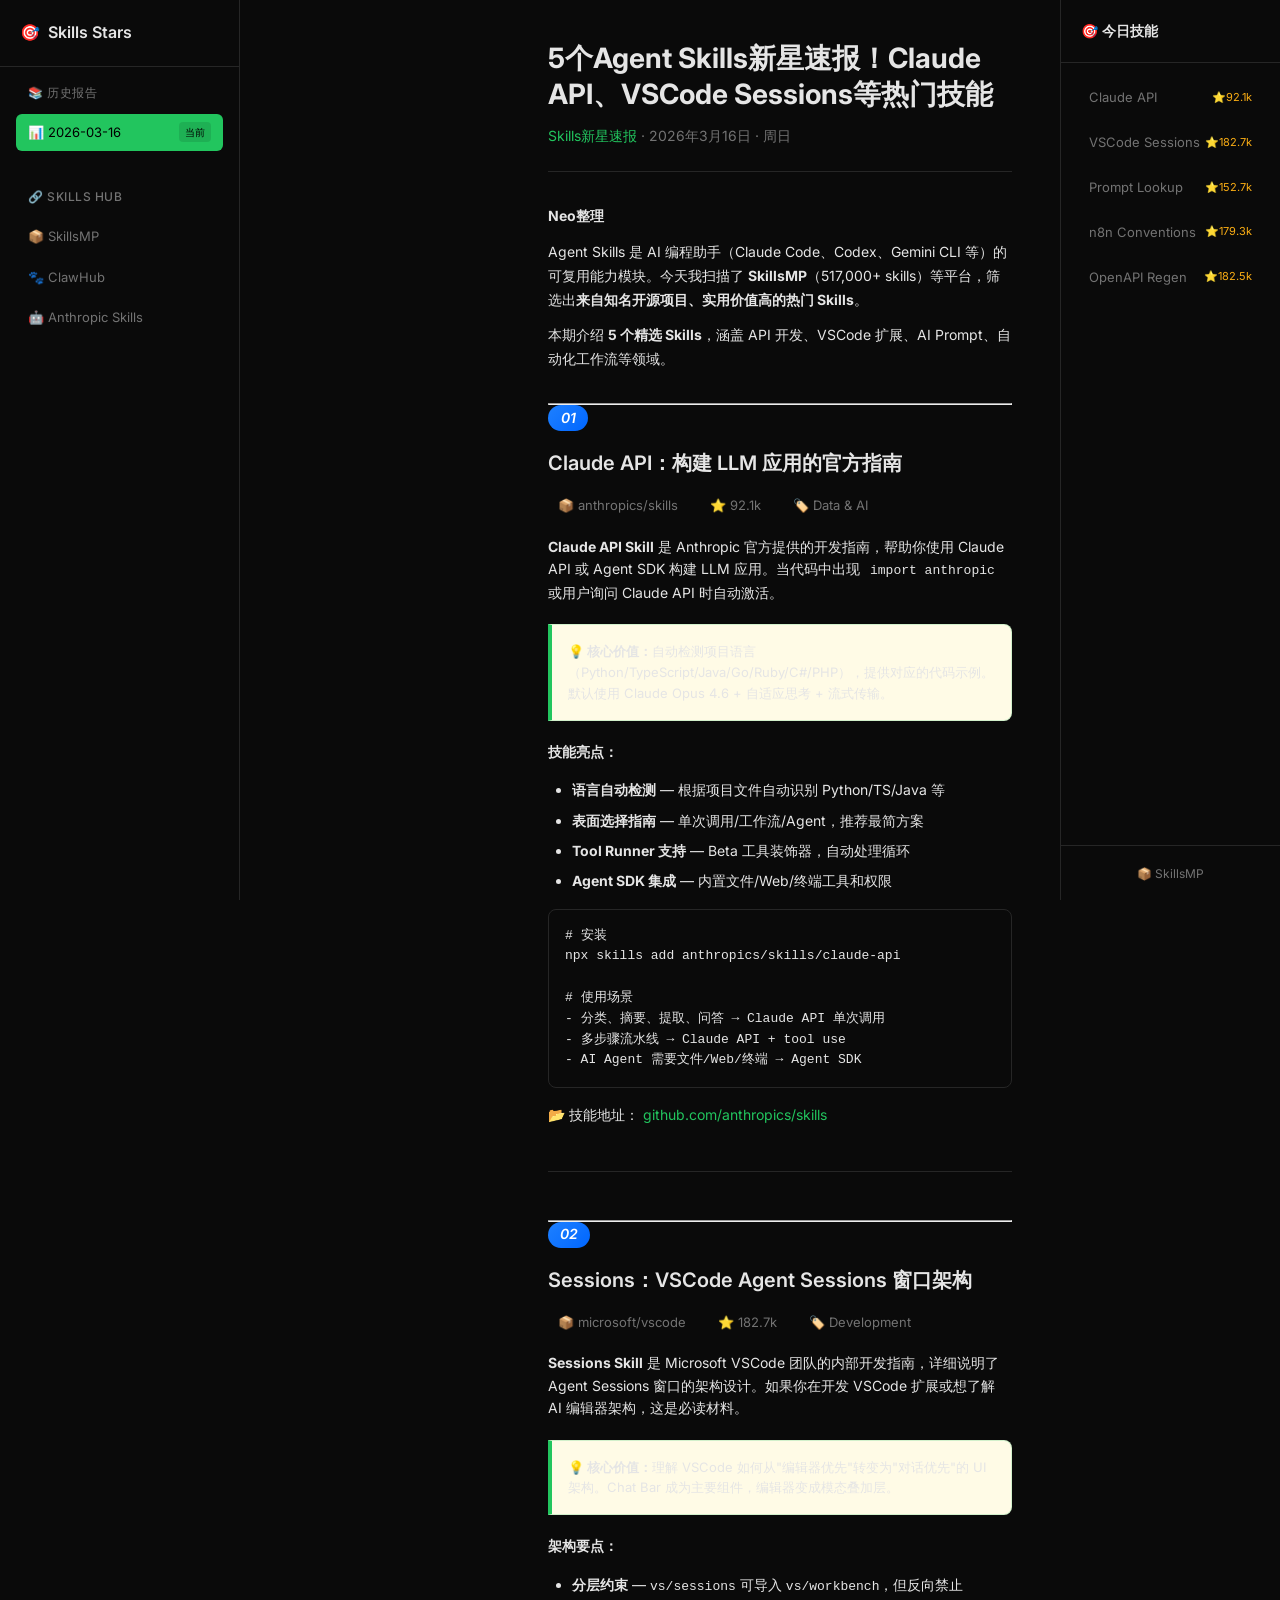
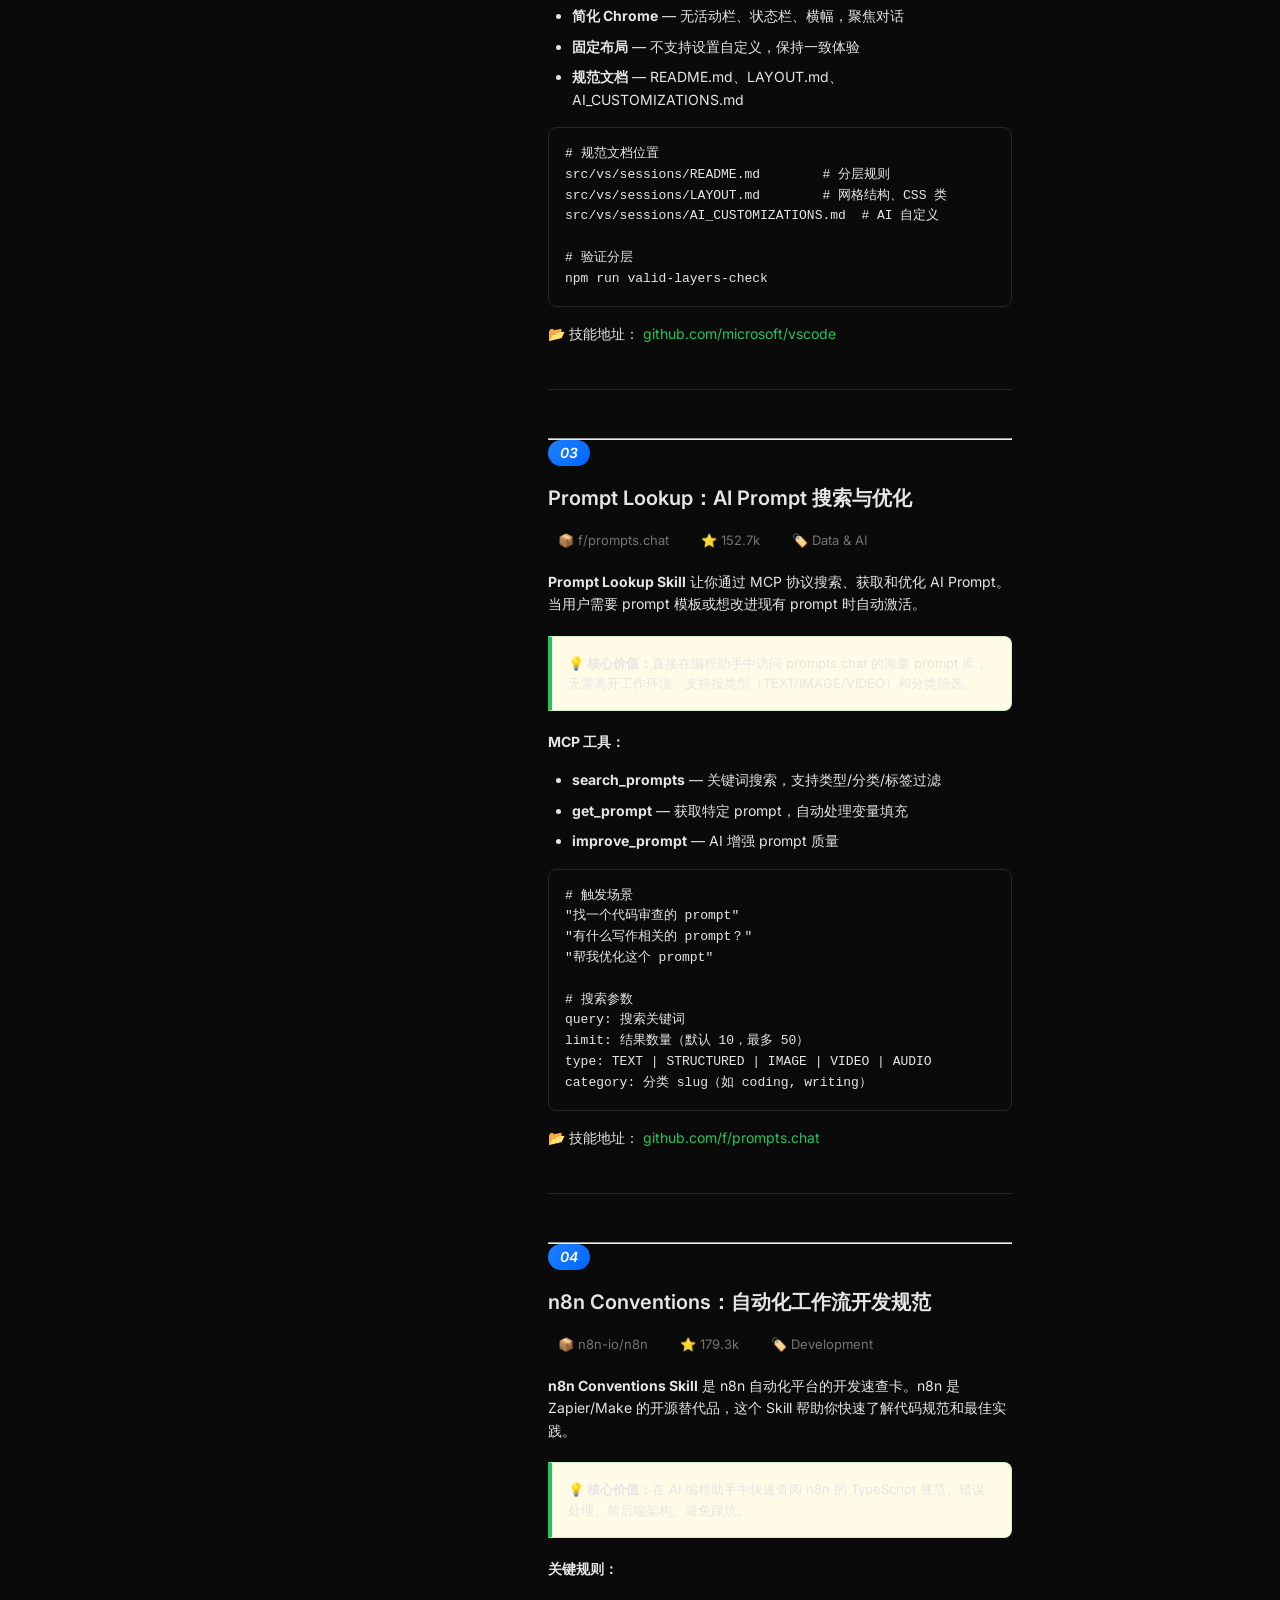
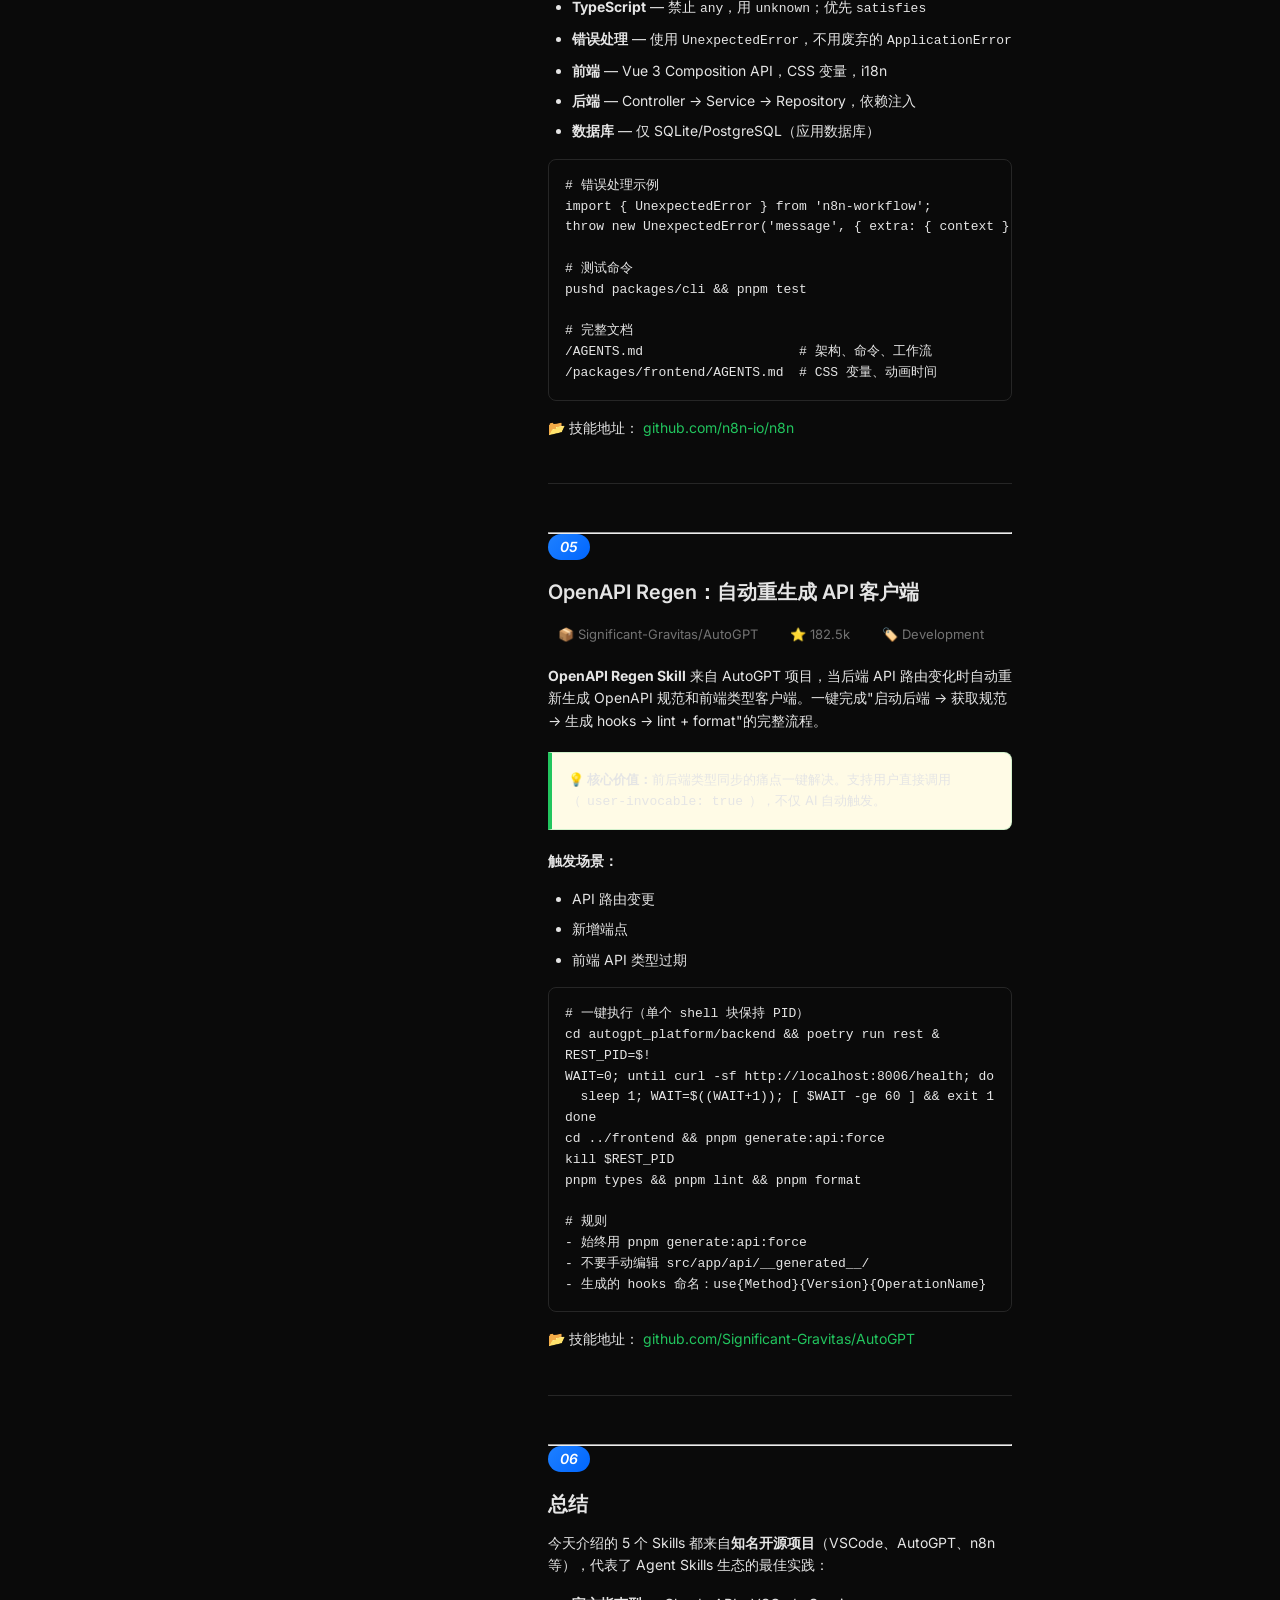
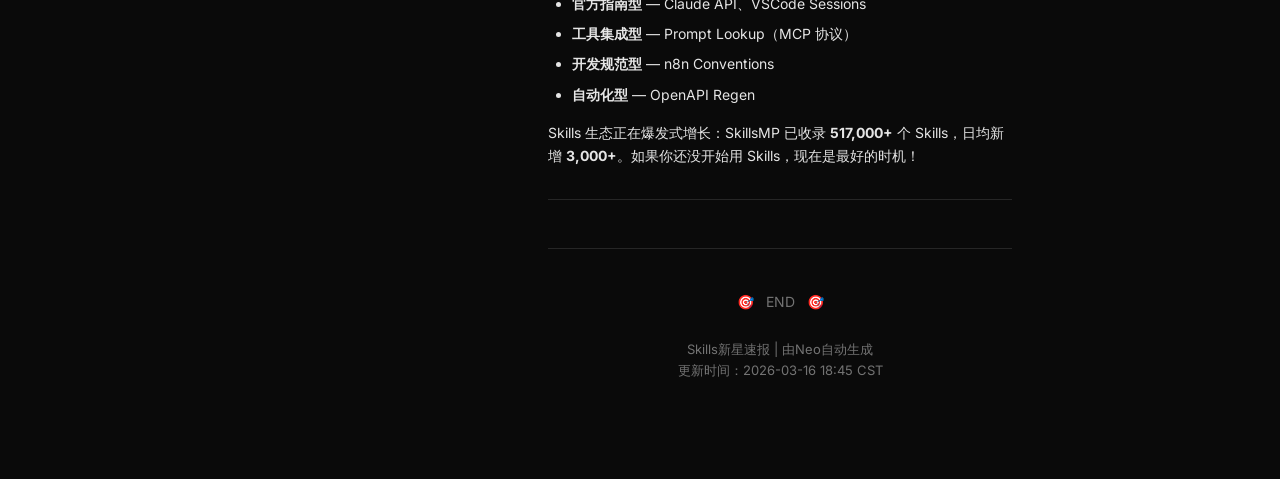
==== reports/2026-03-16/index.html @ cd66ecc8 "Initial commit: Skills 新星速报 - First report: 2026-03-16 (5 skills) - Sources: SkillsMP, ClawHub, Anth" ====
<!DOCTYPE html>
<html lang="zh-CN">
<head>
    <meta charset="UTF-8">
    <meta name="viewport" content="width=device-width, initial-scale=1.0">
    <title>5个Agent Skills新星速报 | Skills新星速报</title>
    <link rel="preconnect" href="https://fonts.googleapis.com">
    <link href="https://fonts.googleapis.com/css2?family=Inter:wght@400;500;600&display=swap" rel="stylesheet">
    <link rel="stylesheet" href="../../assets/style.css">
    <link rel="stylesheet" href="../../assets/report.css">
</head>
<body>
    <button class="menu-toggle" id="menu-toggle" onclick="toggleSidebar()">☰ 目录</button>
    <div class="sidebar-overlay" id="sidebar-overlay" onclick="closeSidebar()"></div>
    
    <div class="app-container">
        <!-- 左侧边栏：历史报告 -->
        <nav class="sidebar" id="sidebar">
            <button class="sidebar-close" onclick="closeSidebar()">✕</button>
            <div class="sidebar-header">
                <a href="../../" class="logo">
                    <span>🎯</span> Skills Stars
                </a>
            </div>
            <div class="nav-section">
                <h3>📚 历史报告</h3>
                <ul class="nav-list" id="history-list">
                    <!-- 由 JS 动态填充 -->
                </ul>
            </div>
            <div class="nav-section">
                <h3>🔗 Skills Hub</h3>
                <ul class="nav-list">
                    <li class="nav-item"><a href="https://skillsmp.com" target="_blank" class="nav-link">📦 SkillsMP</a></li>
                    <li class="nav-item"><a href="https://clawhub.com" target="_blank" class="nav-link">🐾 ClawHub</a></li>
                    <li class="nav-item"><a href="https://github.com/anthropics/skills" target="_blank" class="nav-link">🤖 Anthropic Skills</a></li>
                </ul>
            </div>
        </nav>
        
        <!-- 主内容区 -->
        <main class="main-content">
            <article class="report-article">
                <!-- Header -->
                <header class="report-header">
                    <h1>5个Agent Skills新星速报！Claude API、VSCode Sessions等热门技能</h1>
                    <p class="meta">
                        <a href="../../">Skills新星速报</a> · 2026年3月16日 · 周日
                    </p>
                </header>
                
                <!-- Introduction -->
                <div class="intro">
                    <p><strong>Neo整理</strong></p>
                    <p>Agent Skills 是 AI 编程助手（Claude Code、Codex、Gemini CLI 等）的可复用能力模块。今天我扫描了 <strong>SkillsMP</strong>（517,000+ skills）等平台，筛选出<strong>来自知名开源项目、实用价值高的热门 Skills</strong>。</p>
                    <p>本期介绍 <strong>5 个精选 Skills</strong>，涵盖 API 开发、VSCode 扩展、AI Prompt、自动化工作流等领域。</p>
                </div>
                
                <hr>
                
                <!-- Skill 1: Claude API -->
                <section id="claude-api" class="project-section">
                    <div class="section-badge">
                        <span class="section-number">01</span>
                    </div>
                    <h2 class="section-title">Claude API：构建 LLM 应用的官方指南</h2>
                    
                    <div class="stats-inline">
                        <span class="stat">📦 anthropics/skills</span>
                        <span class="stat">⭐ 92.1k</span>
                        <span class="stat">🏷️ Data & AI</span>
                    </div>
                    
                    <p><strong>Claude API Skill</strong> 是 Anthropic 官方提供的开发指南，帮助你使用 Claude API 或 Agent SDK 构建 LLM 应用。当代码中出现 <code>import anthropic</code> 或用户询问 Claude API 时自动激活。</p>
                    
                    <div class="highlight-box">
                        <p><strong>💡 核心价值：</strong>自动检测项目语言（Python/TypeScript/Java/Go/Ruby/C#/PHP），提供对应的代码示例。默认使用 Claude Opus 4.6 + 自适应思考 + 流式传输。</p>
                    </div>
                    
                    <p><strong>技能亮点：</strong></p>
                    <ul>
                        <li><strong>语言自动检测</strong> — 根据项目文件自动识别 Python/TS/Java 等</li>
                        <li><strong>表面选择指南</strong> — 单次调用/工作流/Agent，推荐最简方案</li>
                        <li><strong>Tool Runner 支持</strong> — Beta 工具装饰器，自动处理循环</li>
                        <li><strong>Agent SDK 集成</strong> — 内置文件/Web/终端工具和权限</li>
                    </ul>
                    
                    <pre><code># 安装
npx skills add anthropics/skills/claude-api

# 使用场景
- 分类、摘要、提取、问答 → Claude API 单次调用
- 多步骤流水线 → Claude API + tool use  
- AI Agent 需要文件/Web/终端 → Agent SDK</code></pre>
                    
                    <div class="project-link">
                        <span>📂 技能地址：</span>
                        <a href="https://github.com/anthropics/skills/tree/main/skills/claude-api" target="_blank">github.com/anthropics/skills</a>
                    </div>
                </section>
                
                <hr>
                
                <!-- Skill 2: VSCode Sessions -->
                <section id="vscode-sessions" class="project-section">
                    <div class="section-badge">
                        <span class="section-number">02</span>
                    </div>
                    <h2 class="section-title">Sessions：VSCode Agent Sessions 窗口架构</h2>
                    
                    <div class="stats-inline">
                        <span class="stat">📦 microsoft/vscode</span>
                        <span class="stat">⭐ 182.7k</span>
                        <span class="stat">🏷️ Development</span>
                    </div>
                    
                    <p><strong>Sessions Skill</strong> 是 Microsoft VSCode 团队的内部开发指南，详细说明了 Agent Sessions 窗口的架构设计。如果你在开发 VSCode 扩展或想了解 AI 编辑器架构，这是必读材料。</p>
                    
                    <div class="highlight-box">
                        <p><strong>💡 核心价值：</strong>理解 VSCode 如何从"编辑器优先"转变为"对话优先"的 UI 架构。Chat Bar 成为主要组件，编辑器变成模态叠加层。</p>
                    </div>
                    
                    <p><strong>架构要点：</strong></p>
                    <ul>
                        <li><strong>分层约束</strong> — <code>vs/sessions</code> 可导入 <code>vs/workbench</code>，但反向禁止</li>
                        <li><strong>简化 Chrome</strong> — 无活动栏、状态栏、横幅，聚焦对话</li>
                        <li><strong>固定布局</strong> — 不支持设置自定义，保持一致体验</li>
                        <li><strong>规范文档</strong> — README.md、LAYOUT.md、AI_CUSTOMIZATIONS.md</li>
                    </ul>
                    
                    <pre><code># 规范文档位置
src/vs/sessions/README.md        # 分层规则
src/vs/sessions/LAYOUT.md        # 网格结构、CSS 类
src/vs/sessions/AI_CUSTOMIZATIONS.md  # AI 自定义

# 验证分层
npm run valid-layers-check</code></pre>
                    
                    <div class="project-link">
                        <span>📂 技能地址：</span>
                        <a href="https://github.com/microsoft/vscode" target="_blank">github.com/microsoft/vscode</a>
                    </div>
                </section>
                
                <hr>
                
                <!-- Skill 3: Prompt Lookup -->
                <section id="prompt-lookup" class="project-section">
                    <div class="section-badge">
                        <span class="section-number">03</span>
                    </div>
                    <h2 class="section-title">Prompt Lookup：AI Prompt 搜索与优化</h2>
                    
                    <div class="stats-inline">
                        <span class="stat">📦 f/prompts.chat</span>
                        <span class="stat">⭐ 152.7k</span>
                        <span class="stat">🏷️ Data & AI</span>
                    </div>
                    
                    <p><strong>Prompt Lookup Skill</strong> 让你通过 MCP 协议搜索、获取和优化 AI Prompt。当用户需要 prompt 模板或想改进现有 prompt 时自动激活。</p>
                    
                    <div class="highlight-box">
                        <p><strong>💡 核心价值：</strong>直接在编程助手中访问 prompts.chat 的海量 prompt 库，无需离开工作环境。支持按类型（TEXT/IMAGE/VIDEO）和分类筛选。</p>
                    </div>
                    
                    <p><strong>MCP 工具：</strong></p>
                    <ul>
                        <li><strong>search_prompts</strong> — 关键词搜索，支持类型/分类/标签过滤</li>
                        <li><strong>get_prompt</strong> — 获取特定 prompt，自动处理变量填充</li>
                        <li><strong>improve_prompt</strong> — AI 增强 prompt 质量</li>
                    </ul>
                    
                    <pre><code># 触发场景
"找一个代码审查的 prompt"
"有什么写作相关的 prompt？"
"帮我优化这个 prompt"

# 搜索参数
query: 搜索关键词
limit: 结果数量（默认 10，最多 50）
type: TEXT | STRUCTURED | IMAGE | VIDEO | AUDIO
category: 分类 slug（如 coding, writing）</code></pre>
                    
                    <div class="project-link">
                        <span>📂 技能地址：</span>
                        <a href="https://github.com/f/prompts.chat" target="_blank">github.com/f/prompts.chat</a>
                    </div>
                </section>
                
                <hr>
                
                <!-- Skill 4: n8n Conventions -->
                <section id="n8n-conventions" class="project-section">
                    <div class="section-badge">
                        <span class="section-number">04</span>
                    </div>
                    <h2 class="section-title">n8n Conventions：自动化工作流开发规范</h2>
                    
                    <div class="stats-inline">
                        <span class="stat">📦 n8n-io/n8n</span>
                        <span class="stat">⭐ 179.3k</span>
                        <span class="stat">🏷️ Development</span>
                    </div>
                    
                    <p><strong>n8n Conventions Skill</strong> 是 n8n 自动化平台的开发速查卡。n8n 是 Zapier/Make 的开源替代品，这个 Skill 帮助你快速了解代码规范和最佳实践。</p>
                    
                    <div class="highlight-box">
                        <p><strong>💡 核心价值：</strong>在 AI 编程助手中快速查阅 n8n 的 TypeScript 规范、错误处理、前后端架构。避免踩坑。</p>
                    </div>
                    
                    <p><strong>关键规则：</strong></p>
                    <ul>
                        <li><strong>TypeScript</strong> — 禁止 <code>any</code>，用 <code>unknown</code>；优先 <code>satisfies</code></li>
                        <li><strong>错误处理</strong> — 使用 <code>UnexpectedError</code>，不用废弃的 <code>ApplicationError</code></li>
                        <li><strong>前端</strong> — Vue 3 Composition API，CSS 变量，i18n</li>
                        <li><strong>后端</strong> — Controller → Service → Repository，依赖注入</li>
                        <li><strong>数据库</strong> — 仅 SQLite/PostgreSQL（应用数据库）</li>
                    </ul>
                    
                    <pre><code># 错误处理示例
import { UnexpectedError } from 'n8n-workflow';
throw new UnexpectedError('message', { extra: { context } });

# 测试命令
pushd packages/cli && pnpm test

# 完整文档
/AGENTS.md                    # 架构、命令、工作流
/packages/frontend/AGENTS.md  # CSS 变量、动画时间</code></pre>
                    
                    <div class="project-link">
                        <span>📂 技能地址：</span>
                        <a href="https://github.com/n8n-io/n8n" target="_blank">github.com/n8n-io/n8n</a>
                    </div>
                </section>
                
                <hr>
                
                <!-- Skill 5: OpenAPI Regen -->
                <section id="openapi-regen" class="project-section">
                    <div class="section-badge">
                        <span class="section-number">05</span>
                    </div>
                    <h2 class="section-title">OpenAPI Regen：自动重生成 API 客户端</h2>
                    
                    <div class="stats-inline">
                        <span class="stat">📦 Significant-Gravitas/AutoGPT</span>
                        <span class="stat">⭐ 182.5k</span>
                        <span class="stat">🏷️ Development</span>
                    </div>
                    
                    <p><strong>OpenAPI Regen Skill</strong> 来自 AutoGPT 项目，当后端 API 路由变化时自动重新生成 OpenAPI 规范和前端类型客户端。一键完成"启动后端 → 获取规范 → 生成 hooks → lint + format"的完整流程。</p>
                    
                    <div class="highlight-box">
                        <p><strong>💡 核心价值：</strong>前后端类型同步的痛点一键解决。支持用户直接调用（<code>user-invocable: true</code>），不仅 AI 自动触发。</p>
                    </div>
                    
                    <p><strong>触发场景：</strong></p>
                    <ul>
                        <li>API 路由变更</li>
                        <li>新增端点</li>
                        <li>前端 API 类型过期</li>
                    </ul>
                    
                    <pre><code># 一键执行（单个 shell 块保持 PID）
cd autogpt_platform/backend && poetry run rest &
REST_PID=$!
WAIT=0; until curl -sf http://localhost:8006/health; do 
  sleep 1; WAIT=$((WAIT+1)); [ $WAIT -ge 60 ] && exit 1
done
cd ../frontend && pnpm generate:api:force
kill $REST_PID
pnpm types && pnpm lint && pnpm format

# 规则
- 始终用 pnpm generate:api:force
- 不要手动编辑 src/app/api/__generated__/
- 生成的 hooks 命名：use{Method}{Version}{OperationName}</code></pre>
                    
                    <div class="project-link">
                        <span>📂 技能地址：</span>
                        <a href="https://github.com/Significant-Gravitas/AutoGPT" target="_blank">github.com/Significant-Gravitas/AutoGPT</a>
                    </div>
                </section>
                
                <hr>
                
                <!-- Summary -->
                <section class="project-section">
                    <div class="section-badge">
                        <span class="section-number">06</span>
                    </div>
                    <h2 class="section-title">总结</h2>
                    
                    <p>今天介绍的 5 个 Skills 都来自<strong>知名开源项目</strong>（VSCode、AutoGPT、n8n 等），代表了 Agent Skills 生态的最佳实践：</p>
                    
                    <ul>
                        <li><strong>官方指南型</strong> — Claude API、VSCode Sessions</li>
                        <li><strong>工具集成型</strong> — Prompt Lookup（MCP 协议）</li>
                        <li><strong>开发规范型</strong> — n8n Conventions</li>
                        <li><strong>自动化型</strong> — OpenAPI Regen</li>
                    </ul>
                    
                    <p>Skills 生态正在爆发式增长：SkillsMP 已收录 <strong>517,000+</strong> 个 Skills，日均新增 <strong>3,000+</strong>。如果你还没开始用 Skills，现在是最好的时机！</p>
                </section>
                
                <!-- Footer -->
                <footer class="report-footer">
                    <div class="end-badge">
                        <span>🎯</span>
                        <span>END</span>
                        <span>🎯</span>
                    </div>
                    <p>Skills新星速报 | 由Neo自动生成<br>更新时间：2026-03-16 18:45 CST</p>
                </footer>
            </article>
        </main>
        
        <!-- 右侧边栏：今日技能 -->
        <aside class="right-sidebar" id="right-sidebar">
            <div class="sidebar-header">
                <h3>🎯 今日技能</h3>
            </div>
            <ul class="project-nav" id="project-nav">
                <li><a href="#claude-api">Claude API <span class="stars">⭐92.1k</span></a></li>
                <li><a href="#vscode-sessions">VSCode Sessions <span class="stars">⭐182.7k</span></a></li>
                <li><a href="#prompt-lookup">Prompt Lookup <span class="stars">⭐152.7k</span></a></li>
                <li><a href="#n8n-conventions">n8n Conventions <span class="stars">⭐179.3k</span></a></li>
                <li><a href="#openapi-regen">OpenAPI Regen <span class="stars">⭐182.5k</span></a></li>
            </ul>
            <div class="sidebar-footer">
                <a href="https://skillsmp.com" target="_blank">📦 SkillsMP</a>
            </div>
        </aside>
    </div>
    
    <script>
        // 加载历史报告
        async function loadHistory() {
            try {
                const resp = await fetch('../../reports/manifest.json');
                const data = await resp.json();
                const currentDate = '2026-03-16';
                
                const historyList = document.getElementById('history-list');
                historyList.innerHTML = data.reports.map(r => `
                    <li class="nav-item ${r.date === currentDate ? 'active' : ''}">
                        <a href="../${r.date}/" class="nav-link" onclick="closeSidebar()">
                            📊 ${r.date}
                            ${r.date === currentDate ? '<span class="badge">当前</span>' : ''}
                        </a>
                    </li>
                `).join('');
            } catch (e) {
                console.error('Failed to load history:', e);
            }
        }
        
        // 滚动高亮当前技能
        function setupScrollSpy() {
            const sections = document.querySelectorAll('section[id]');
            const navLinks = document.querySelectorAll('.project-nav a');
            
            window.addEventListener('scroll', () => {
                let current = '';
                sections.forEach(section => {
                    const sectionTop = section.offsetTop;
                    if (scrollY >= sectionTop - 100) {
                        current = section.getAttribute('id');
                    }
                });
                
                navLinks.forEach(link => {
                    link.classList.remove('active');
                    if (link.getAttribute('href') === '#' + current) {
                        link.classList.add('active');
                    }
                });
            });
        }
        
        // 侧边栏控制
        function toggleSidebar() {
            const sidebar = document.getElementById('sidebar');
            const overlay = document.getElementById('sidebar-overlay');
            sidebar.classList.toggle('open');
            overlay.classList.toggle('visible');
            document.body.style.overflow = sidebar.classList.contains('open') ? 'hidden' : '';
        }
        
        function closeSidebar() {
            const sidebar = document.getElementById('sidebar');
            const overlay = document.getElementById('sidebar-overlay');
            sidebar.classList.remove('open');
            overlay.classList.remove('visible');
            document.body.style.overflow = '';
        }
        
        document.addEventListener('keydown', (e) => {
            if (e.key === 'Escape') closeSidebar();
        });
        
        loadHistory();
        setupScrollSpy();
    </script>
</body>
</html>
---- assets/style.css ----
/* GitHub Rising Stars - V2 Style (inspired by skills.sh) */
:root {
    --bg: #0a0a0a;
    --card-bg: #111111;
    --sidebar-bg: #0a0a0a;
    --text: #e5e5e5;
    --text-muted: #737373;
    --border: #262626;
    --accent: #22c55e;
    --accent-hover: #16a34a;
    --star: #eab308;
    --link: #3b82f6;
}

* { box-sizing: border-box; margin: 0; padding: 0; }

body {
    font-family: 'Inter', -apple-system, BlinkMacSystemFont, 'Segoe UI', sans-serif;
    background: var(--bg);
    color: var(--text);
    line-height: 1.6;
    font-size: 14px;
}

/* App Layout */
.app-container {
    display: flex;
    min-height: 100vh;
}

/* Sidebar */
.sidebar {
    width: 260px;
    background: var(--sidebar-bg);
    border-right: 1px solid var(--border);
    position: fixed;
    height: 100vh;
    overflow-y: auto;
    z-index: 100;
}

.sidebar-header {
    padding: 20px;
    border-bottom: 1px solid var(--border);
}

.sidebar-header .logo {
    display: flex;
    align-items: center;
    gap: 8px;
    font-size: 16px;
    font-weight: 600;
}

.sidebar-header .logo span {
    color: var(--accent);
}

.nav-section {
    padding: 16px;
}

.nav-section h3 {
    font-size: 11px;
    text-transform: uppercase;
    letter-spacing: 0.5px;
    color: var(--text-muted);
    margin-bottom: 12px;
    padding-left: 12px;
}

.nav-list { list-style: none; }

.nav-item { margin-bottom: 2px; }

.nav-link {
    display: flex;
    align-items: center;
    justify-content: space-between;
    padding: 10px 12px;
    color: var(--text-muted);
    text-decoration: none;
    border-radius: 6px;
    font-size: 13px;
    transition: all 0.15s;
}

.nav-link:hover {
    background: var(--border);
    color: var(--text);
}

.nav-link.active {
    background: var(--accent);
    color: #000;
}

.nav-link .count {
    background: rgba(255,255,255,0.1);
    padding: 2px 6px;
    border-radius: 4px;
    font-size: 11px;
}

.nav-link.active .count {
    background: rgba(0,0,0,0.2);
}

/* Main Content */
.main-content {
    flex: 1;
    margin-left: 260px;
    padding: 40px;
    max-width: 1400px;
}

/* Breadcrumb */
.breadcrumb {
    display: flex;
    align-items: center;
    gap: 8px;
    font-size: 13px;
    color: var(--text-muted);
    margin-bottom: 16px;
}

.breadcrumb a {
    color: var(--text-muted);
    text-decoration: none;
}

.breadcrumb a:hover { color: var(--text); }

/* Page Header */
.page-header {
    margin-bottom: 32px;
}

.page-header h1 {
    font-size: 28px;
    font-weight: 600;
    margin-bottom: 8px;
}

.page-header .subtitle {
    color: var(--text-muted);
    font-size: 15px;
}

/* Content Grid - Two Column */
.content-grid {
    display: grid;
    grid-template-columns: 1fr 280px;
    gap: 40px;
}

/* Left Column - Main Content */
.main-column {}

/* Right Column - Meta Sidebar */
.meta-column {
    position: sticky;
    top: 40px;
    height: fit-content;
}

.meta-card {
    background: var(--card-bg);
    border: 1px solid var(--border);
    border-radius: 12px;
    padding: 20px;
    margin-bottom: 20px;
}

.meta-item {
    margin-bottom: 20px;
}

.meta-item:last-child { margin-bottom: 0; }

.meta-label {
    font-size: 11px;
    text-transform: uppercase;
    letter-spacing: 0.5px;
    color: var(--text-muted);
    margin-bottom: 6px;
}

.meta-value {
    font-size: 24px;
    font-weight: 600;
}

.meta-value.small {
    font-size: 14px;
    font-weight: 400;
}

.meta-value a {
    color: var(--link);
    text-decoration: none;
}

.meta-value a:hover { text-decoration: underline; }

.meta-tags {
    display: flex;
    flex-wrap: wrap;
    gap: 6px;
}

.meta-tag {
    background: var(--border);
    padding: 4px 10px;
    border-radius: 4px;
    font-size: 12px;
}

.badge {
    display: inline-flex;
    align-items: center;
    gap: 4px;
    padding: 4px 8px;
    border-radius: 4px;
    font-size: 12px;
    font-weight: 500;
}

.badge-success {
    background: rgba(34, 197, 94, 0.15);
    color: var(--accent);
}

/* TOC - Quick Index */
.toc {
    background: var(--card-bg);
    border: 1px solid var(--border);
    border-radius: 12px;
    padding: 24px;
    margin-bottom: 32px;
}

.toc h2 {
    font-size: 14px;
    font-weight: 600;
    margin-bottom: 16px;
    display: flex;
    align-items: center;
    gap: 8px;
}

.toc-grid {
    display: grid;
    grid-template-columns: repeat(auto-fit, minmax(280px, 1fr));
    gap: 12px;
}

.toc-item {
    display: flex;
    align-items: center;
    gap: 12px;
    padding: 12px;
    background: var(--bg);
    border: 1px solid var(--border);
    border-radius: 8px;
    text-decoration: none;
    color: var(--text);
    transition: all 0.15s;
}

.toc-item:hover {
    border-color: var(--accent);
    transform: translateY(-1px);
}

.toc-rank {
    font-size: 18px;
    min-width: 30px;
}

.toc-info { flex: 1; }

.toc-info h3 {
    font-size: 13px;
    font-weight: 500;
    margin-bottom: 2px;
}

.toc-info .stars {
    font-size: 12px;
    color: var(--star);
}

.toc-info .index {
    font-size: 11px;
    color: var(--accent);
    margin-left: 8px;
}

/* Project Section */
.project-section {
    margin-bottom: 48px;
    scroll-margin-top: 20px;
}

.project-header {
    display: flex;
    align-items: flex-start;
    justify-content: space-between;
    margin-bottom: 20px;
    padding-bottom: 16px;
    border-bottom: 1px solid var(--border);
}

.project-title h2 {
    font-size: 22px;
    font-weight: 600;
    display: flex;
    align-items: center;
    gap: 10px;
}

.project-title h2 .emoji { font-size: 24px; }

.project-title .repo {
    font-size: 13px;
    color: var(--text-muted);
    margin-top: 4px;
}

.project-title .repo a {
    color: var(--link);
    text-decoration: none;
}

.project-stats {
    display: flex;
    gap: 16px;
    font-size: 13px;
}

.project-stats .stat {
    display: flex;
    align-items: center;
    gap: 4px;
}

.project-stats .stat.stars { color: var(--star); font-weight: 600; }

/* Demo Media */
.demo-media {
    margin-bottom: 24px;
    border-radius: 8px;
    overflow: hidden;
    border: 1px solid var(--border);
}

.demo-media img,
.demo-media video {
    width: 100%;
    display: block;
}

.demo-media .caption {
    padding: 10px 14px;
    background: var(--card-bg);
    font-size: 12px;
    color: var(--text-muted);
    display: flex;
    align-items: center;
    gap: 6px;
}

/* Content Sections */
.content-section {
    margin-bottom: 24px;
}

.content-section h3 {
    font-size: 15px;
    font-weight: 600;
    margin-bottom: 12px;
    color: var(--accent);
}

.content-section p {
    margin-bottom: 12px;
    color: var(--text);
    line-height: 1.7;
}

.content-section ul {
    margin: 12px 0;
    padding-left: 20px;
}

.content-section li {
    margin-bottom: 8px;
    color: var(--text);
}

.content-section li strong {
    color: var(--text);
}

.content-section code {
    background: var(--border);
    padding: 2px 6px;
    border-radius: 4px;
    font-family: 'JetBrains Mono', 'SF Mono', monospace;
    font-size: 12px;
}

.content-section pre {
    background: var(--card-bg);
    border: 1px solid var(--border);
    border-radius: 8px;
    padding: 16px;
    overflow-x: auto;
    margin: 12px 0;
}

.content-section pre code {
    background: none;
    padding: 0;
    font-size: 13px;
    line-height: 1.5;
}

/* Highlight Box */
.highlight-box {
    background: rgba(34, 197, 94, 0.08);
    border: 1px solid rgba(34, 197, 94, 0.2);
    border-radius: 8px;
    padding: 16px;
    margin: 16px 0;
}

.highlight-box h4 {
    font-size: 13px;
    font-weight: 600;
    color: var(--accent);
    margin-bottom: 8px;
}

.highlight-box p {
    margin: 0;
    font-size: 13px;
}

/* Tech Stack */
.tech-stack {
    display: flex;
    flex-wrap: wrap;
    gap: 8px;
    margin: 12px 0;
}

.tech-tag {
    background: var(--border);
    padding: 6px 12px;
    border-radius: 6px;
    font-size: 12px;
    font-weight: 500;
}

/* Project Links */
.project-links {
    display: flex;
    gap: 10px;
    margin-top: 20px;
}

.btn {
    display: inline-flex;
    align-items: center;
    gap: 6px;
    padding: 10px 16px;
    border-radius: 6px;
    font-size: 13px;
    font-weight: 500;
    text-decoration: none;
    transition: all 0.15s;
}

.btn-primary {
    background: var(--accent);
    color: #000;
}

.btn-primary:hover { background: var(--accent-hover); }

.btn-secondary {
    background: var(--border);
    color: var(--text);
}

.btn-secondary:hover { background: #333; }

/* Footer */
footer {
    text-align: center;
    padding: 40px 20px;
    color: var(--text-muted);
    font-size: 13px;
    border-top: 1px solid var(--border);
    margin-top: 60px;
}

/* Mobile */
@media (max-width: 1100px) {
    .content-grid {
        grid-template-columns: 1fr;
    }
    
    .meta-column {
        position: static;
        display: grid;
        grid-template-columns: repeat(auto-fit, minmax(200px, 1fr));
        gap: 16px;
    }
    
    .meta-card { margin-bottom: 0; }
}

@media (max-width: 768px) {
    .sidebar {
        transform: translateX(-100%);
        transition: transform 0.3s;
    }
    
    .sidebar.open { transform: translateX(0); }
    
    .main-content {
        margin-left: 0;
        padding: 20px;
    }
    
    .menu-toggle {
        display: flex;
        position: fixed;
        top: 10px;
        left: 10px;
        z-index: 200;
        background: var(--card-bg);
        border: 1px solid var(--border);
        padding: 8px 12px;
        border-radius: 6px;
        color: var(--text);
        cursor: pointer;
        align-items: center;
        gap: 6px;
        font-size: 13px;
    }
    
    .toc-grid { grid-template-columns: 1fr; }
}

@media (min-width: 769px) {
    .menu-toggle { display: none; }
}

/* Scrollbar */
::-webkit-scrollbar { width: 8px; }
::-webkit-scrollbar-track { background: var(--bg); }
::-webkit-scrollbar-thumb { background: var(--border); border-radius: 4px; }
::-webkit-scrollbar-thumb:hover { background: #444; }
---- assets/report.css ----
/* GitHub 新星速报 - 报告页样式 */

/* 三栏布局 */
.app-container {
    display: flex;
    min-height: 100vh;
}

/* 左侧边栏 - 历史 */
.sidebar {
    width: 240px;
    background: var(--sidebar-bg);
    border-right: 1px solid var(--border);
    position: sticky;
    top: 0;
    height: 100vh;
    overflow-y: auto;
    flex-shrink: 0;
}

.sidebar-header {
    padding: 20px;
    border-bottom: 1px solid var(--border);
}

.sidebar-header .logo {
    display: flex;
    align-items: center;
    gap: 8px;
    font-weight: 600;
    font-size: 16px;
    color: var(--text);
    text-decoration: none;
}

.nav-section {
    padding: 16px;
}

.nav-section h3 {
    font-size: 12px;
    font-weight: 500;
    color: var(--text-muted);
    text-transform: uppercase;
    letter-spacing: 0.5px;
    margin-bottom: 12px;
}

.nav-list {
    list-style: none;
    padding: 0;
    margin: 0;
}

.nav-item {
    margin-bottom: 4px;
}

.nav-link {
    display: flex;
    align-items: center;
    gap: 8px;
    padding: 8px 12px;
    border-radius: 6px;
    color: var(--text-muted);
    text-decoration: none;
    font-size: 13px;
    transition: all 0.15s;
}

.nav-link:hover {
    background: var(--hover-bg);
    color: var(--text);
}

.nav-item.active .nav-link {
    background: var(--accent);
    color: #000;
}

.nav-link .badge {
    font-size: 10px;
    background: var(--accent);
    color: #000;
    padding: 2px 6px;
    border-radius: 4px;
    margin-left: auto;
}

.nav-link .count {
    font-size: 11px;
    color: var(--text-muted);
    margin-left: auto;
}

.nav-item.active .nav-link .count,
.nav-item.active .nav-link .badge {
    color: #000;
    background: rgba(0,0,0,0.1);
}

/* 主内容区 */
.main-content {
    flex: 1;
    min-width: 0;
    padding: 0 48px;
    max-width: 1100px;  /* 扩展约 37% */
}

.report-article {
    padding: 40px 0;
}

/* 报告 Header */
.report-header {
    margin-bottom: 32px;
    padding-bottom: 24px;
    border-bottom: 1px solid var(--border);
}

.report-header h1 {
    font-size: 28px;
    font-weight: 700;
    line-height: 1.3;
    margin-bottom: 12px;
}

.report-header .meta {
    font-size: 14px;
    color: var(--text-muted);
}

.report-header .meta a {
    color: var(--accent);
    text-decoration: none;
}

/* 介绍区 */
.intro {
    margin-bottom: 32px;
}

.intro p {
    margin-bottom: 12px;
    line-height: 1.7;
}

/* 项目章节 */
.project-section {
    margin-bottom: 48px;
    padding-bottom: 32px;
    border-bottom: 1px solid var(--border);
}

.section-badge {
    display: inline-flex;
    align-items: center;
    margin-bottom: 16px;
}

.section-number {
    display: inline-flex;
    align-items: center;
    justify-content: center;
    background: linear-gradient(135deg, #1e80ff 0%, #0066ff 100%);
    color: white;
    font-size: 14px;
    font-weight: 600;
    font-style: italic;
    min-width: 40px;
    height: 26px;
    padding: 0 12px;
    border-radius: 13px;
    margin-right: 12px;
}

.section-title {
    font-size: 20px;
    font-weight: 600;
    margin-bottom: 12px;
}

.stats-inline {
    display: flex;
    flex-wrap: wrap;
    gap: 12px;
    margin-bottom: 16px;
}

.stats-inline .stat {
    font-size: 13px;
    color: var(--text-muted);
    background: var(--code-bg);
    padding: 4px 10px;
    border-radius: 4px;
}

/* 图片 */
.article-image {
    margin: 24px 0;
}

.article-image img {
    width: 100%;
    border-radius: 8px;
    border: 1px solid var(--border);
}

.article-image .caption {
    font-size: 13px;
    color: var(--text-muted);
    margin-top: 8px;
    text-align: center;
}

/* GIF Demo */
.demo-gif {
    margin: 24px 0;
    text-align: center;
}

.demo-gif img {
    max-width: 100%;
    border-radius: 8px;
    border: 1px solid var(--border);
}

.demo-gif .caption {
    font-size: 13px;
    color: var(--text-muted);
    margin-top: 8px;
}

/* 高亮框 */
.highlight-box {
    background: var(--highlight-bg, #fffbe6);
    border-left: 4px solid var(--accent);
    padding: 16px;
    margin: 20px 0;
    border-radius: 0 8px 8px 0;
}

.highlight-box p {
    margin: 0;
}

/* 代码块 */
pre {
    background: var(--code-bg);
    border-radius: 8px;
    padding: 16px;
    overflow-x: auto;
    margin: 16px 0;
    font-size: 13px;
    line-height: 1.6;
    border: 1px solid var(--border);
}

code {
    font-family: 'SF Mono', 'Menlo', 'Monaco', monospace;
    font-size: 13px;
}

p code {
    background: var(--code-bg);
    padding: 2px 6px;
    border-radius: 4px;
}

/* 列表 */
ul, ol {
    margin: 16px 0;
    padding-left: 24px;
}

li {
    margin-bottom: 8px;
    line-height: 1.6;
}

/* 项目链接 */
.project-link {
    margin: 12px 0;
    font-size: 14px;
}

.project-link a {
    color: var(--accent);
    text-decoration: none;
    word-break: break-all;
}

.project-link a:hover {
    text-decoration: underline;
}

/* 报告 Footer */
.report-footer {
    margin-top: 48px;
    padding-top: 32px;
    border-top: 1px solid var(--border);
    text-align: center;
}

.end-badge {
    display: inline-flex;
    align-items: center;
    gap: 12px;
    background: var(--code-bg);
    padding: 10px 32px;
    border-radius: 20px;
    font-size: 14px;
    color: var(--text-muted);
    margin-bottom: 16px;
}

.report-footer p {
    font-size: 13px;
    color: var(--text-muted);
    line-height: 1.6;
}

/* 右侧边栏 - 今日项目 */
.right-sidebar {
    width: 220px;
    background: var(--sidebar-bg);
    border-left: 1px solid var(--border);
    position: sticky;
    top: 0;
    height: 100vh;
    overflow-y: auto;
    flex-shrink: 0;
    display: flex;
    flex-direction: column;
}

.right-sidebar .sidebar-header {
    padding: 20px;
    border-bottom: 1px solid var(--border);
}

.right-sidebar .sidebar-header h3 {
    font-size: 14px;
    font-weight: 600;
    margin: 0;
}

.project-nav {
    list-style: none;
    padding: 16px;
    margin: 0;
    flex: 1;
}

.project-nav li {
    margin-bottom: 8px;
}

.project-nav a {
    display: flex;
    align-items: center;
    justify-content: space-between;
    padding: 8px 12px;
    border-radius: 6px;
    color: var(--text-muted);
    text-decoration: none;
    font-size: 13px;
    transition: all 0.15s;
}

.project-nav a:hover {
    background: var(--hover-bg);
    color: var(--text);
}

.project-nav a.active {
    background: var(--accent);
    color: #000;
}

.project-nav .stars {
    font-size: 11px;
    color: #faad14;
}

.project-nav a.active .stars {
    color: #000;
}

.sidebar-footer {
    padding: 16px;
    border-top: 1px solid var(--border);
    text-align: center;
}

.sidebar-footer a {
    color: var(--text-muted);
    text-decoration: none;
    font-size: 12px;
}

.sidebar-footer a:hover {
    color: var(--accent);
}

/* 移动端响应式 */
@media (max-width: 1200px) {
    .right-sidebar {
        display: none;
    }
    
    .main-content {
        max-width: 900px;
    }
}

@media (max-width: 900px) {
    .sidebar {
        position: fixed;
        left: -280px;
        top: 0;
        bottom: 0;
        width: 260px;
        z-index: 1000;
        transition: left 0.3s ease;
        box-shadow: 2px 0 16px rgba(0,0,0,0.3);
    }
    
    .sidebar.open {
        left: 0;
    }
    
    .sidebar-close {
        display: block;
    }
    
    .main-content {
        padding: 0 24px;
        padding-top: 60px; /* 为 menu-toggle 留空间 */
        max-width: 100%;
    }
    
    .menu-toggle {
        display: flex !important;
    }
    
    .report-header h1 {
        font-size: 22px;
    }
    
    .section-title {
        font-size: 18px;
    }
}

@media (max-width: 600px) {
    .main-content {
        padding: 0 16px;
    }
    
    .report-article {
        padding: 24px 0;
    }
    
    .report-header h1 {
        font-size: 20px;
    }
    
    .stats-inline {
        flex-direction: column;
        gap: 8px;
    }
    
    .stats-inline .stat {
        display: inline-block;
    }
    
    pre {
        font-size: 12px;
        padding: 12px;
    }
    
    .highlight-box {
        padding: 12px;
    }
    
    .project-section {
        margin-bottom: 32px;
        padding-bottom: 24px;
    }
}

.menu-toggle {
    display: none !important;
    position: fixed;
    top: 16px;
    left: 16px;
    z-index: 1001;
    background: var(--card-bg, #1a1a1a);
    border: 1px solid var(--border, #333);
    border-radius: 8px;
    padding: 10px 14px;
    cursor: pointer;
    font-size: 18px;
    align-items: center;
    justify-content: center;
    box-shadow: 0 2px 12px rgba(0,0,0,0.3);
    color: var(--text, #fff);
    transition: all 0.2s;
}

.menu-toggle:hover {
    background: var(--hover-bg, #2a2a2a);
}

.menu-toggle:active {
    transform: scale(0.95);
}

/* 关闭按钮 - 侧边栏打开时显示 */
.sidebar-close {
    display: none;
    position: absolute;
    top: 16px;
    right: 16px;
    background: transparent;
    border: none;
    font-size: 24px;
    cursor: pointer;
    color: var(--text-muted, #888);
    padding: 4px 8px;
    border-radius: 4px;
}

.sidebar-close:hover {
    background: var(--hover-bg, #2a2a2a);
    color: var(--text, #fff);
}

/* 遮罩层 */
.sidebar-overlay {
    display: none;
    position: fixed;
    top: 0;
    left: 0;
    right: 0;
    bottom: 0;
    background: rgba(0, 0, 0, 0.5);
    z-index: 999;
    opacity: 0;
    transition: opacity 0.3s;
}

.sidebar-overlay.visible {
    display: block;
    opacity: 1;
}

/* 图片响应式 */
.article-image img,
.demo-gif img {
    max-width: 100%;
    height: auto;
}

/* 代码块响应式 */
pre {
    overflow-x: auto;
    -webkit-overflow-scrolling: touch;
}

/* 触摸友好的链接 */
@media (hover: none) {
    .nav-link,
    .project-nav a {
        padding: 12px;
    }
}
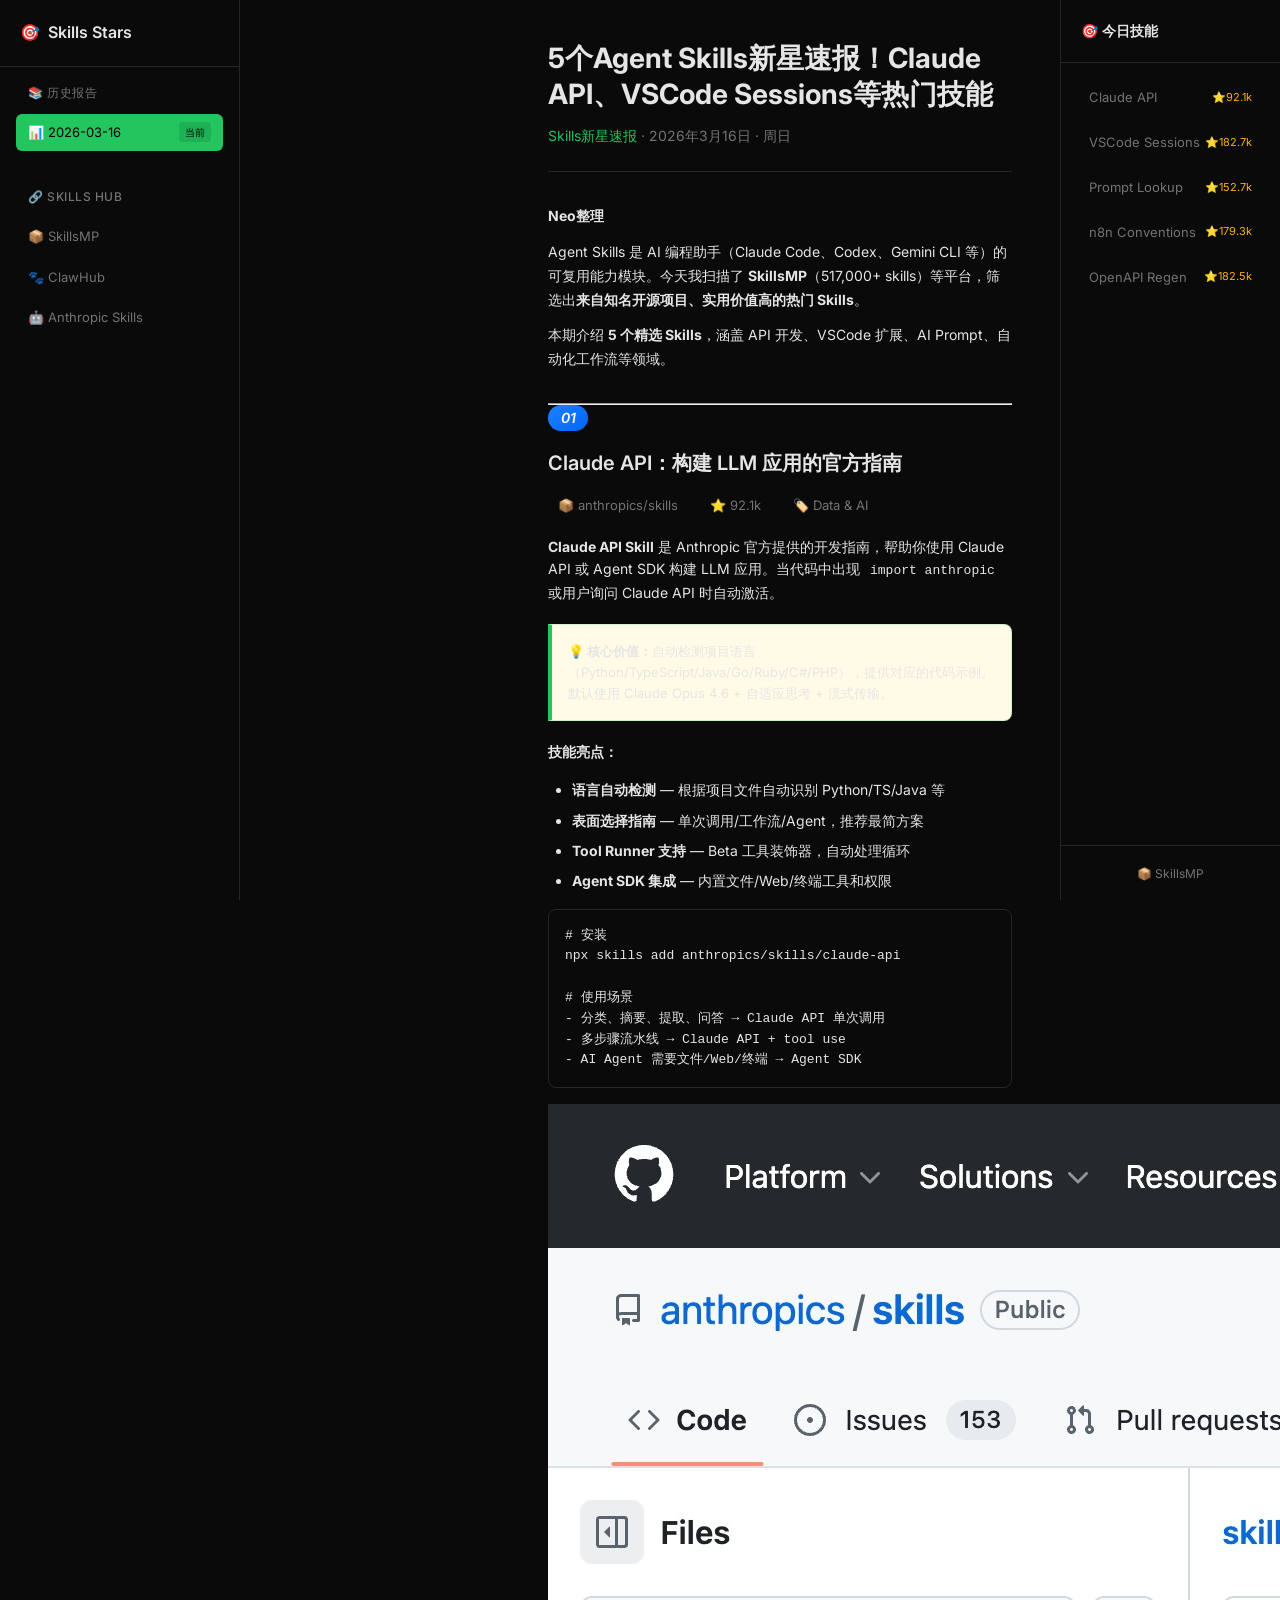
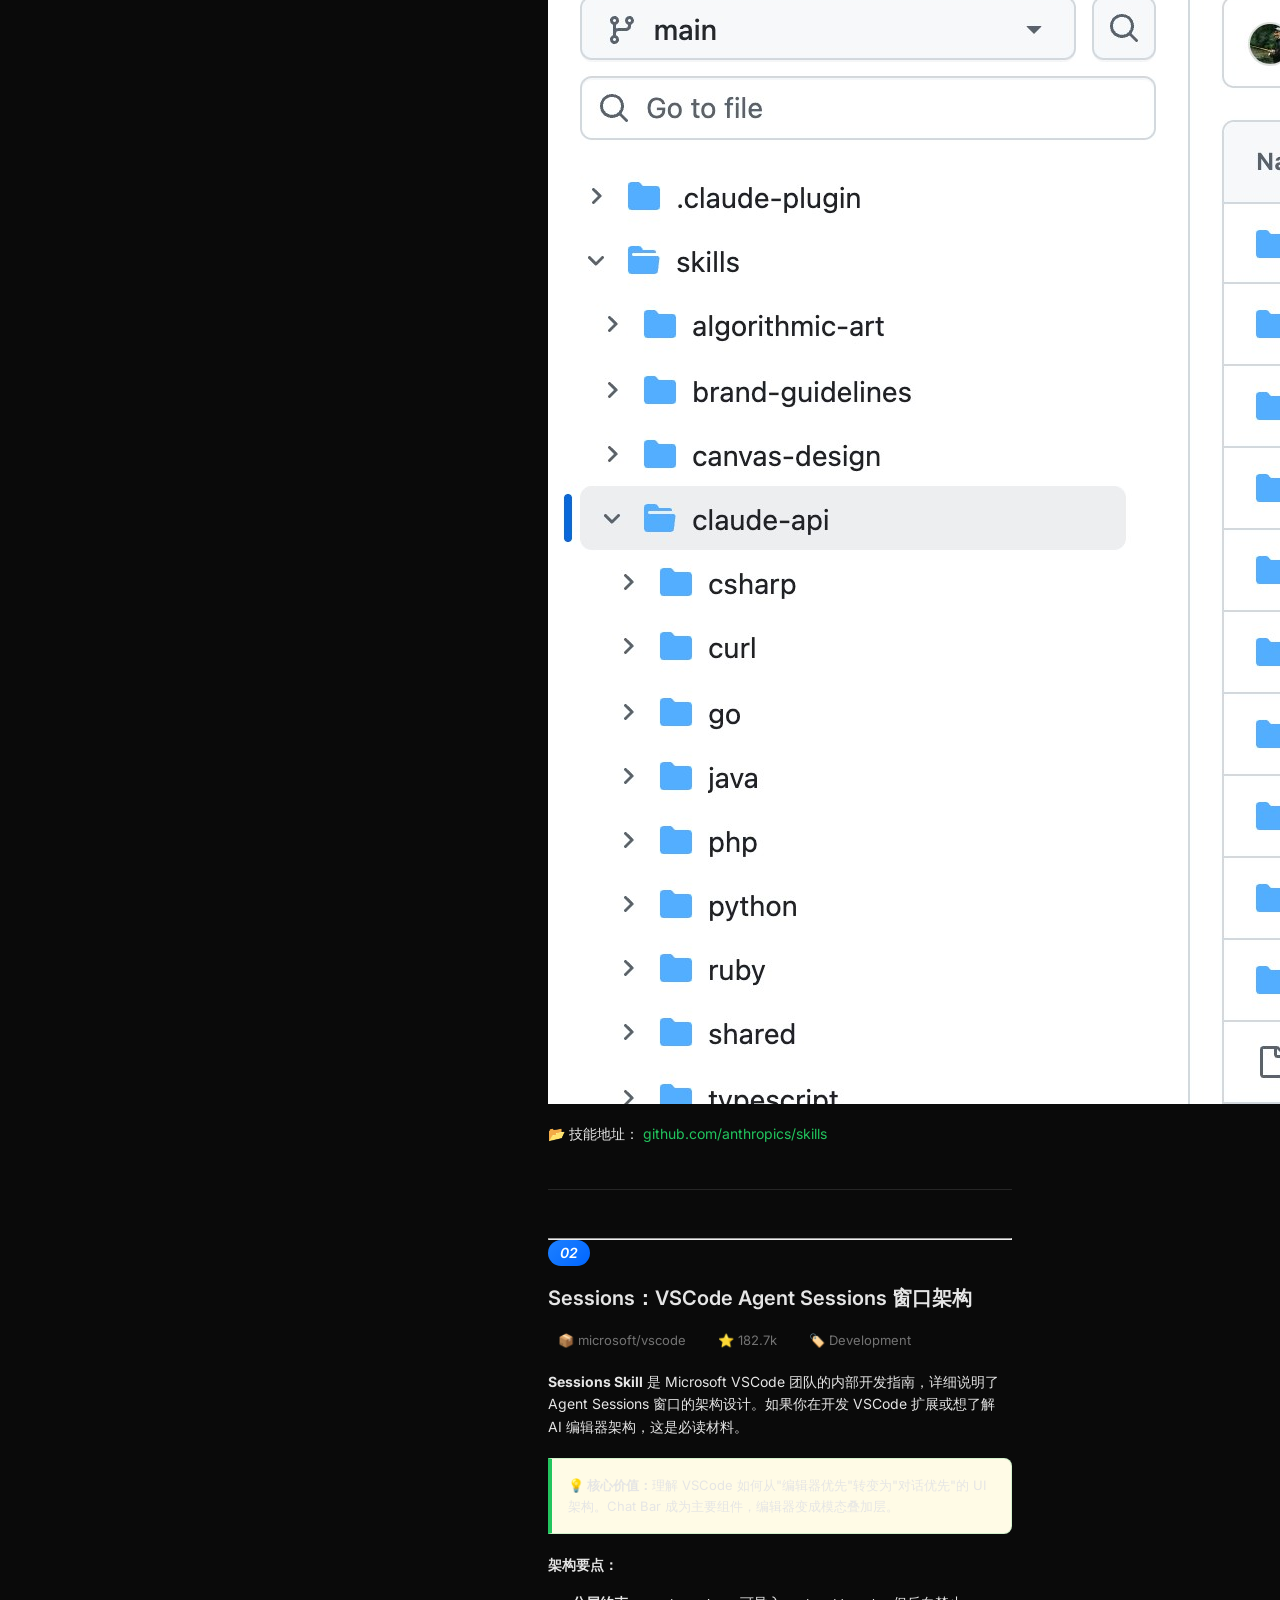
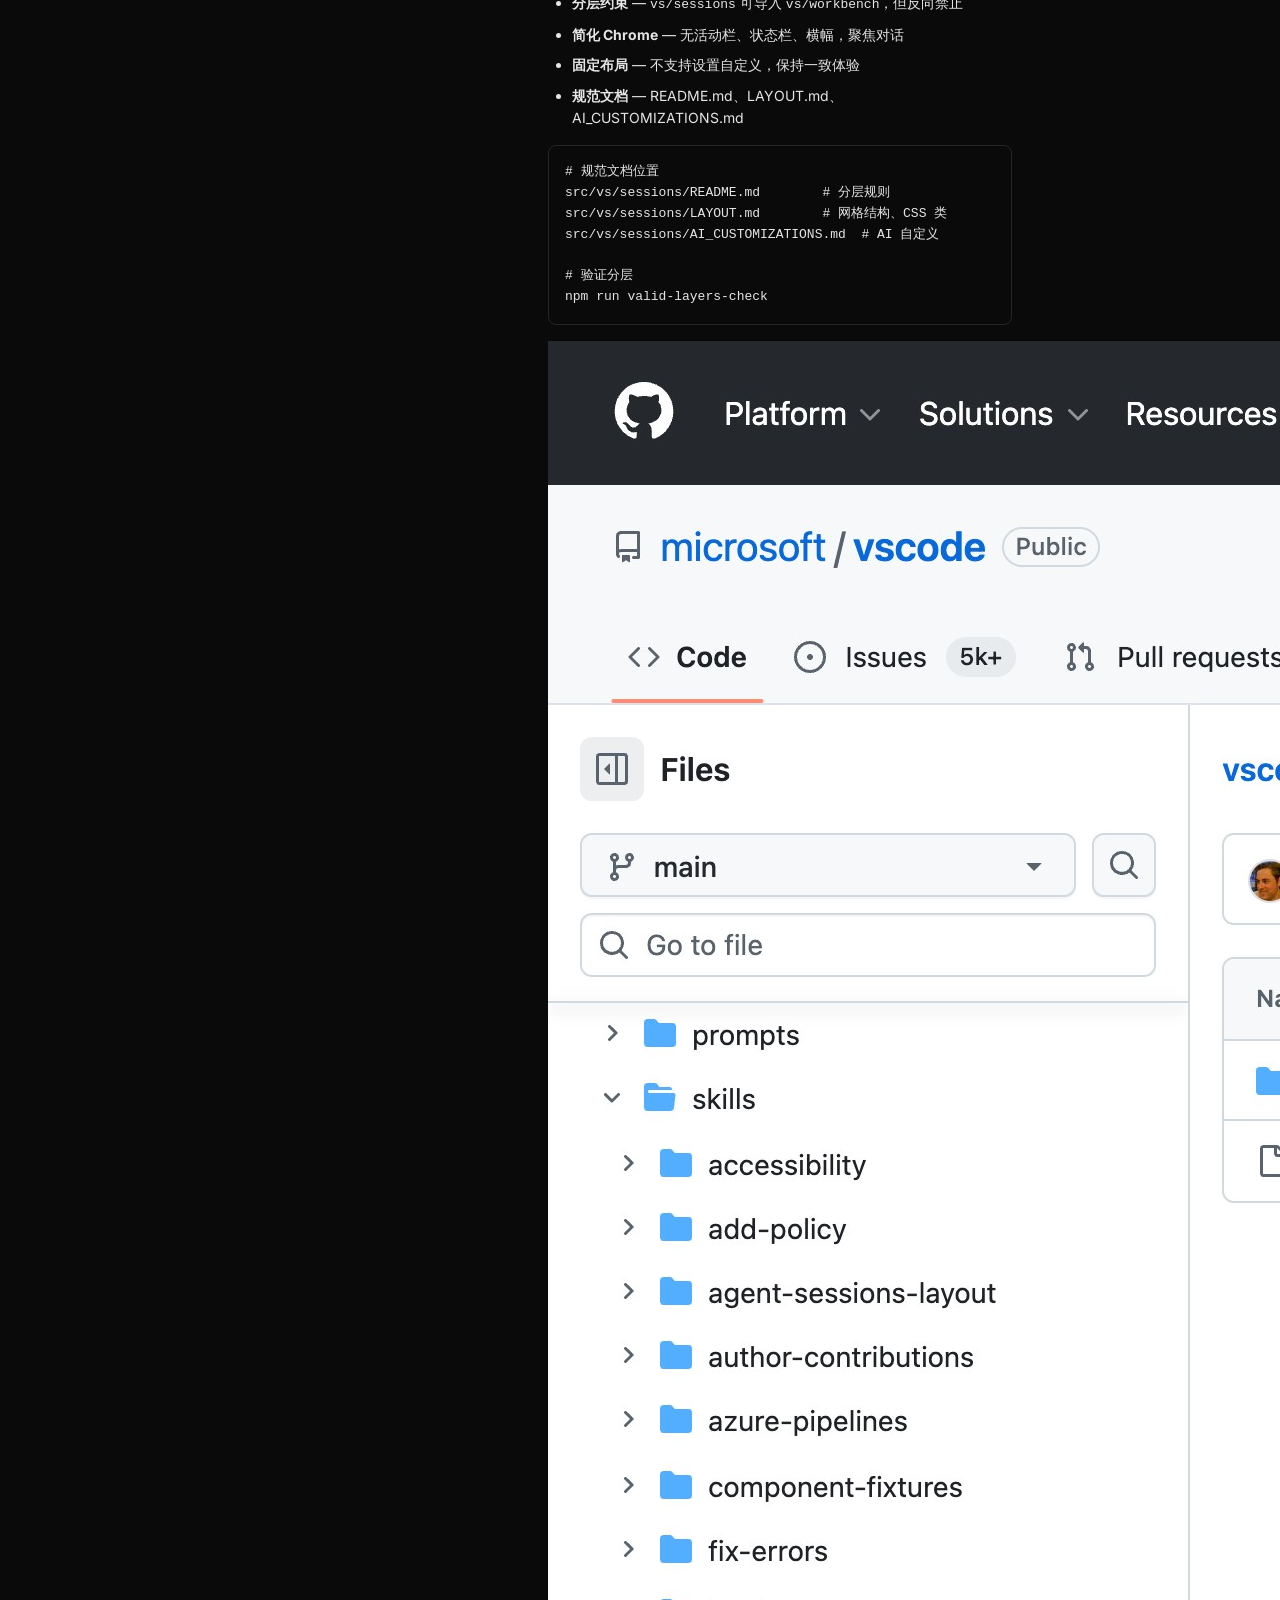
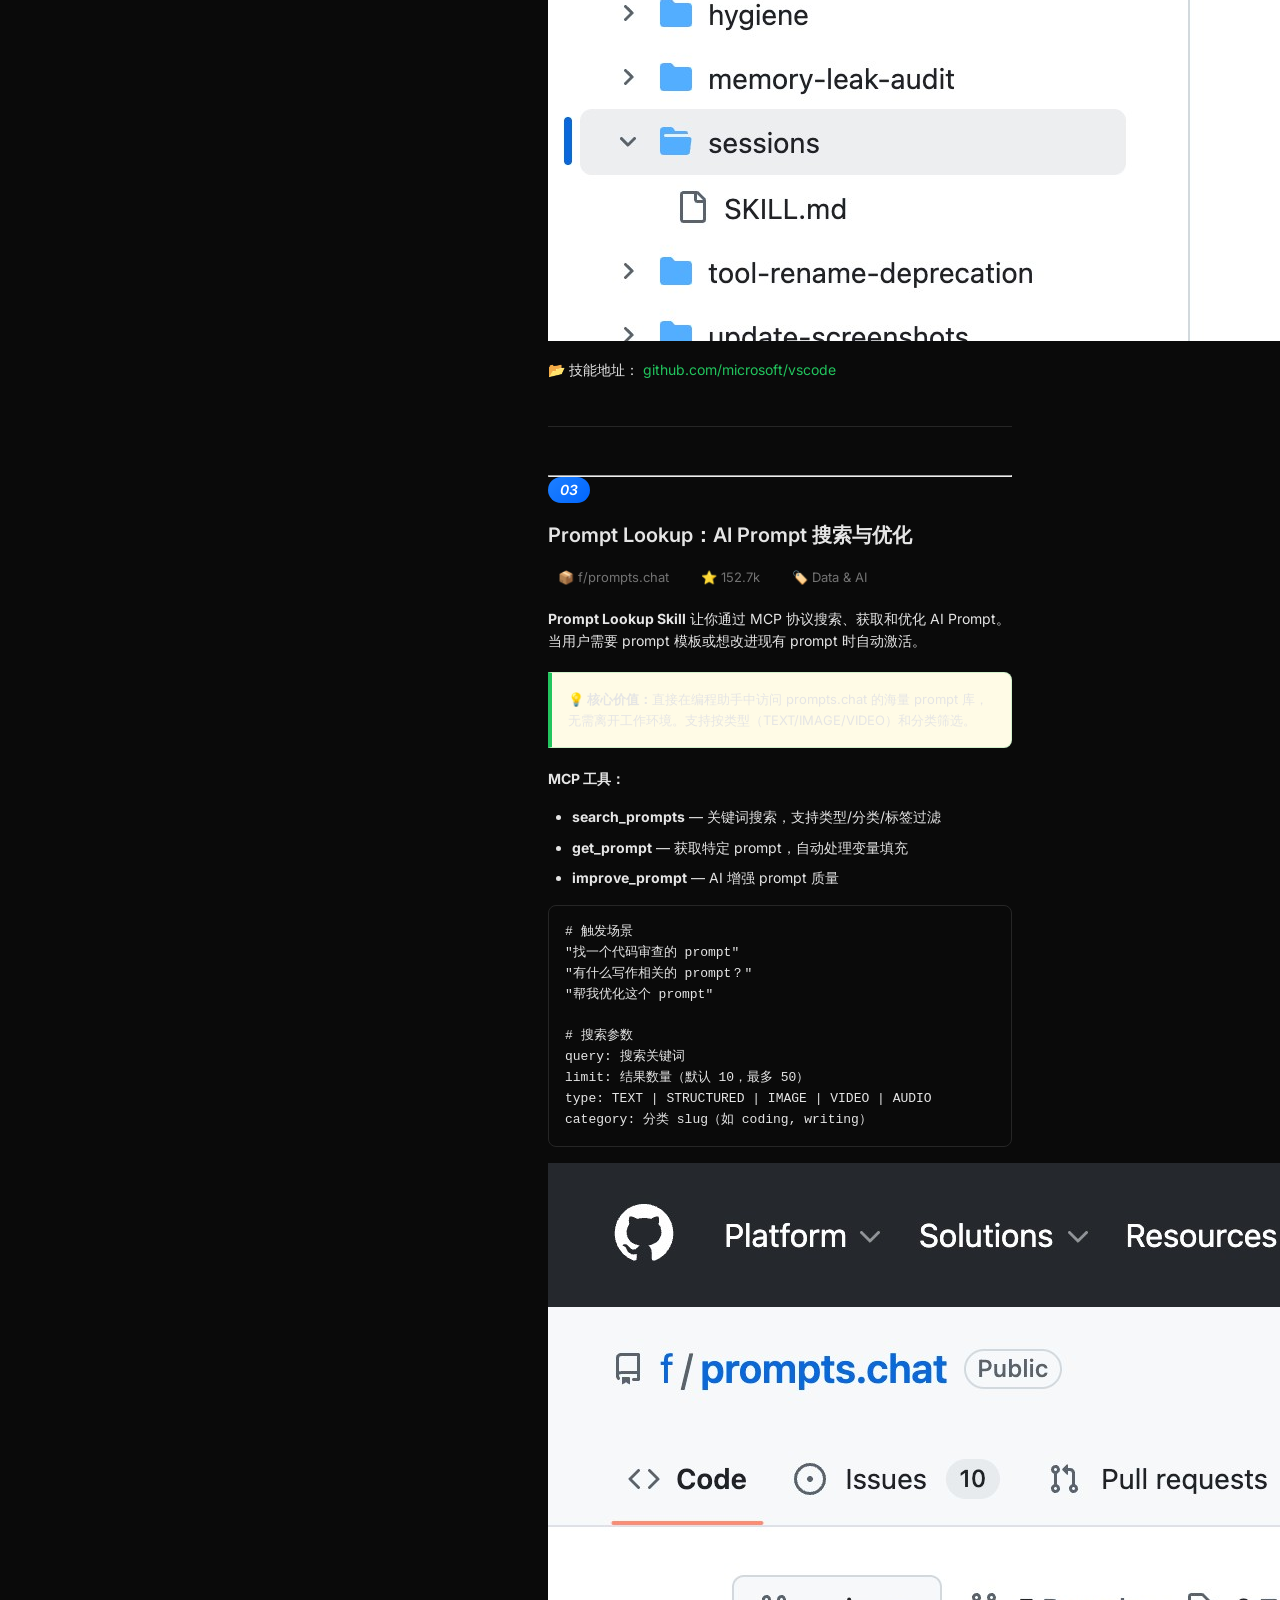
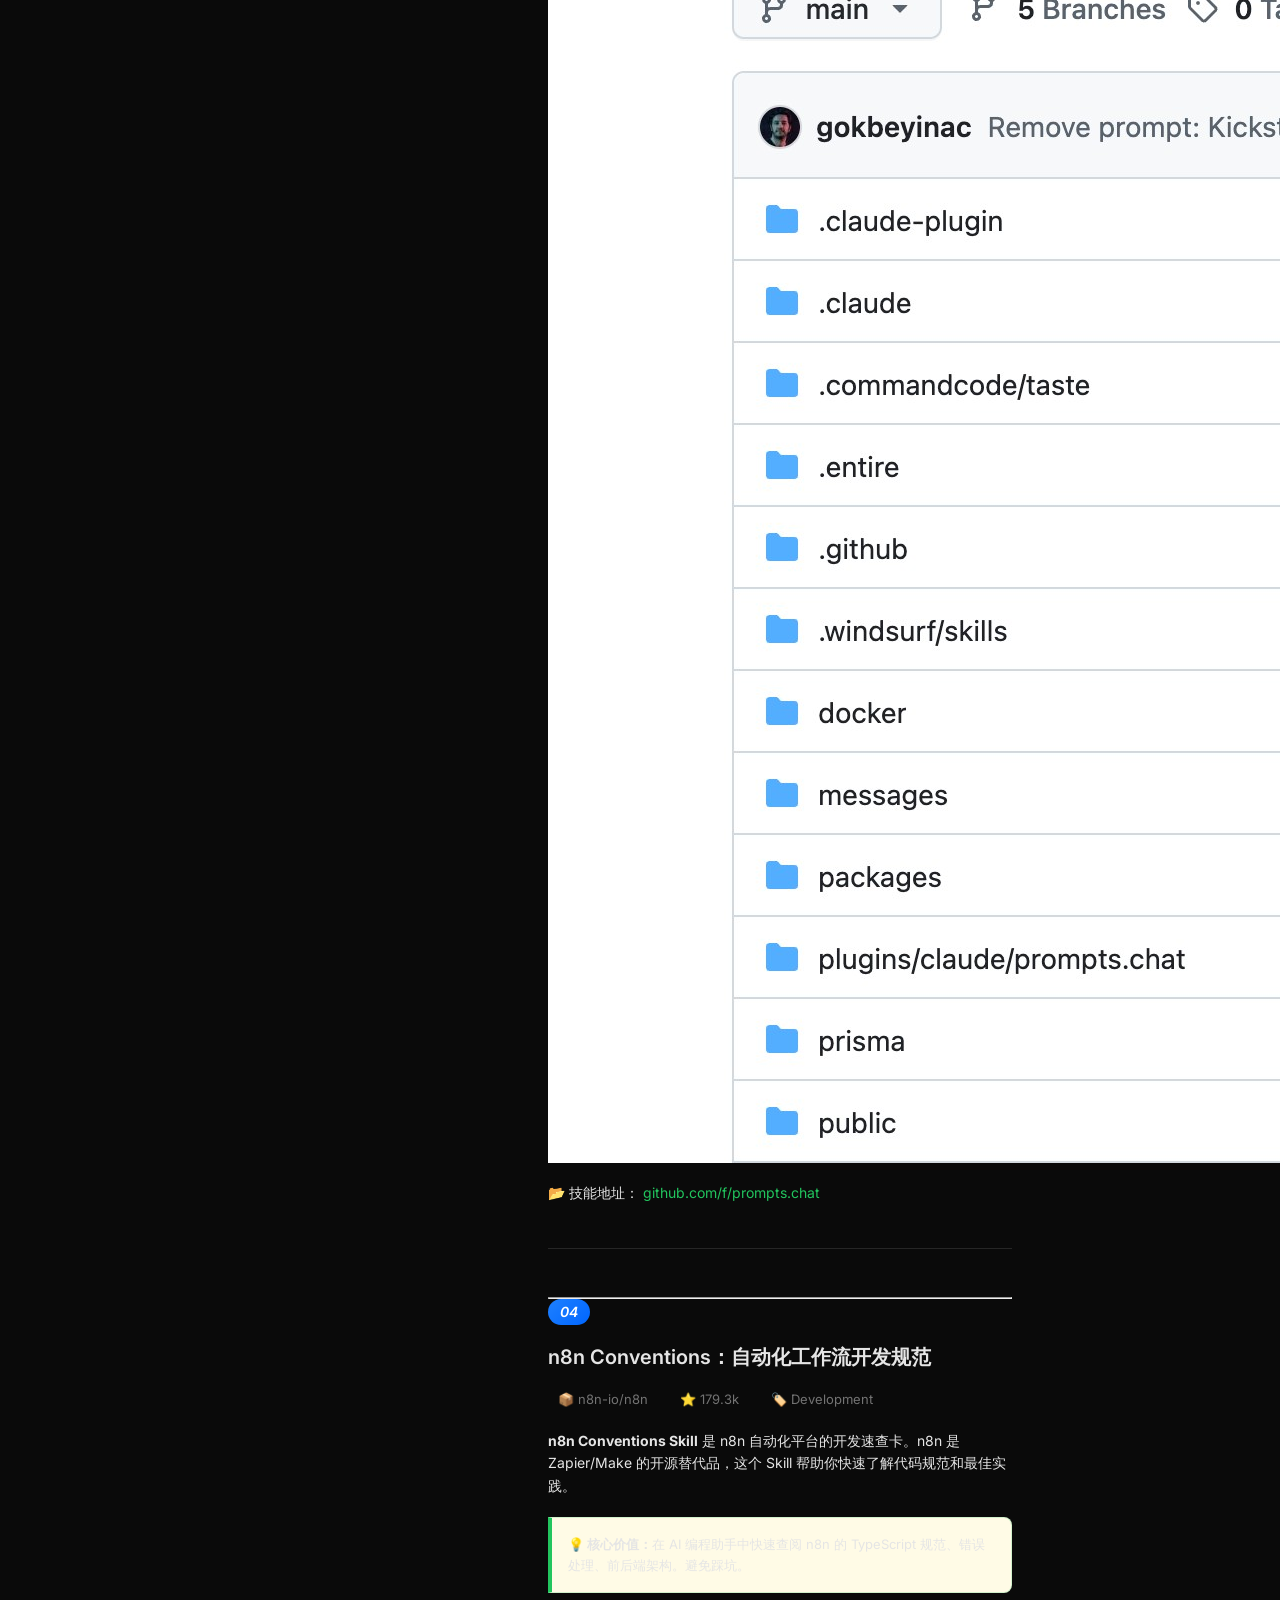
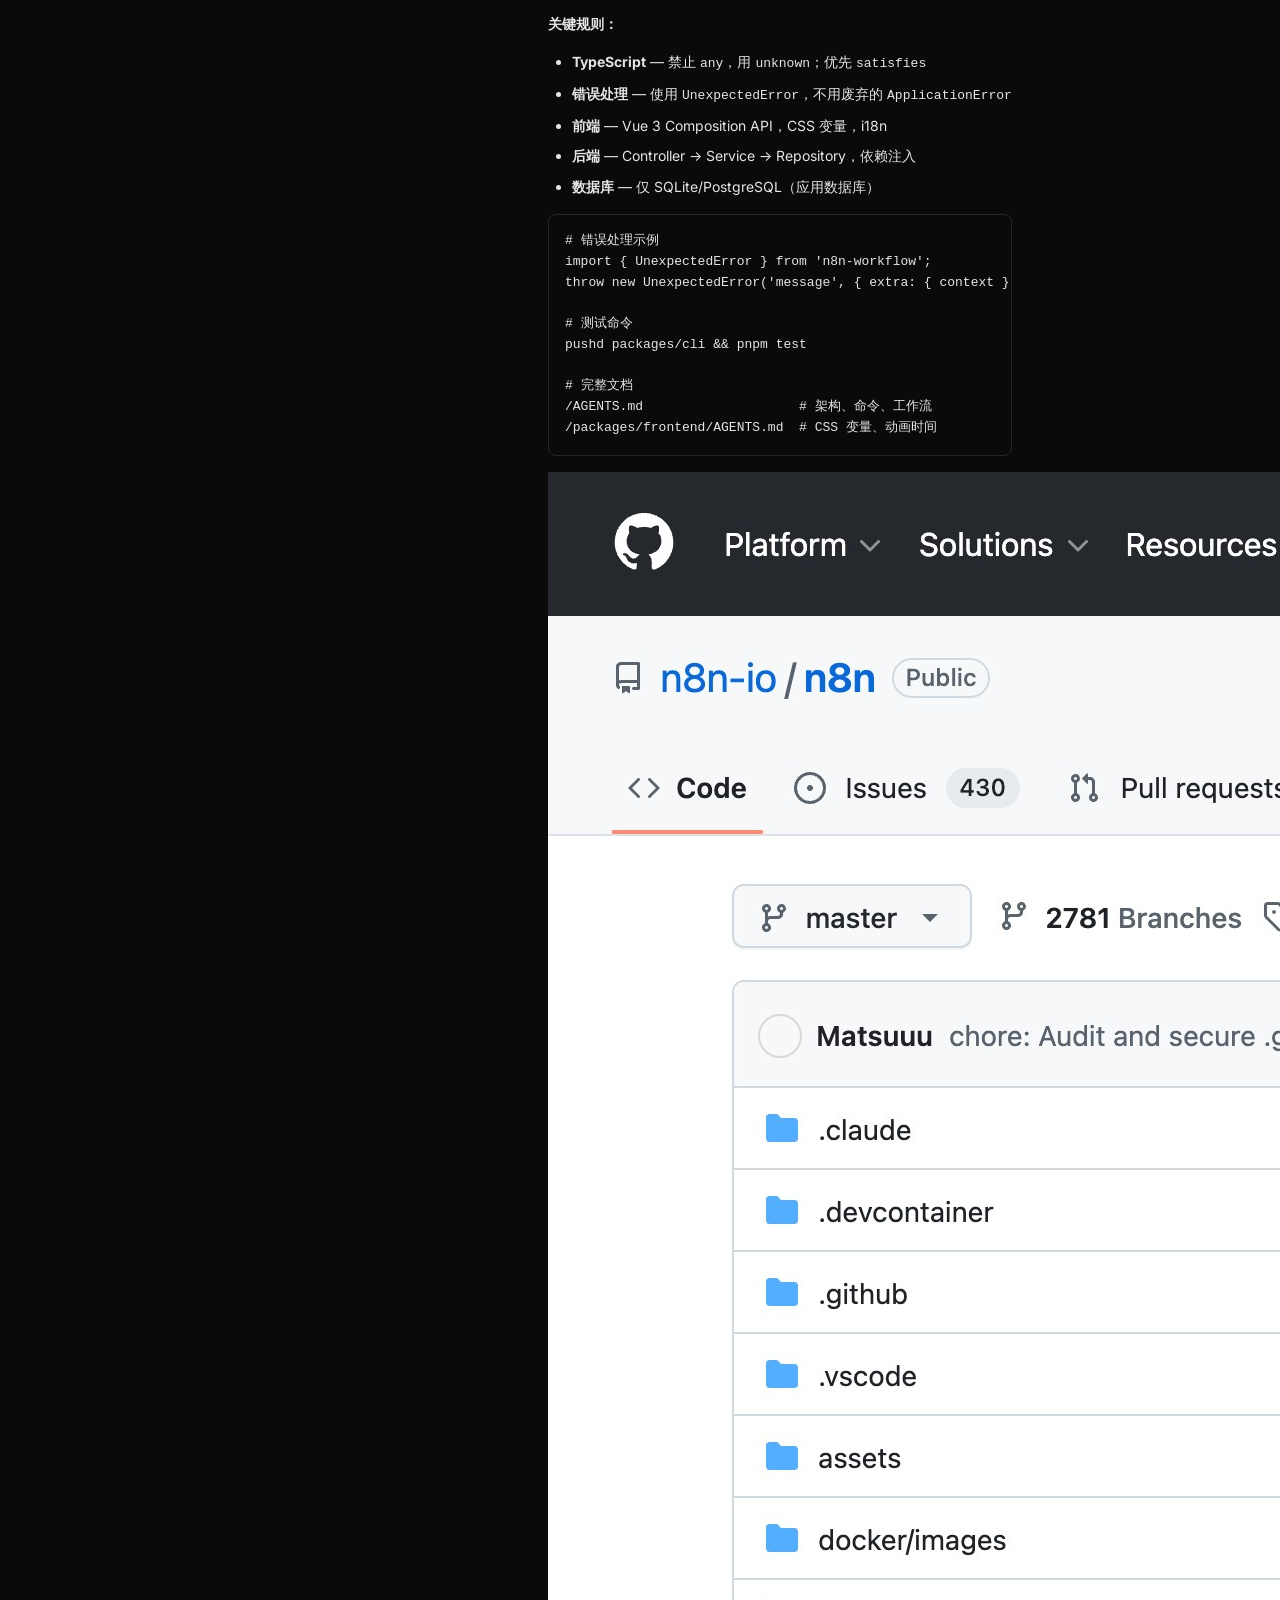
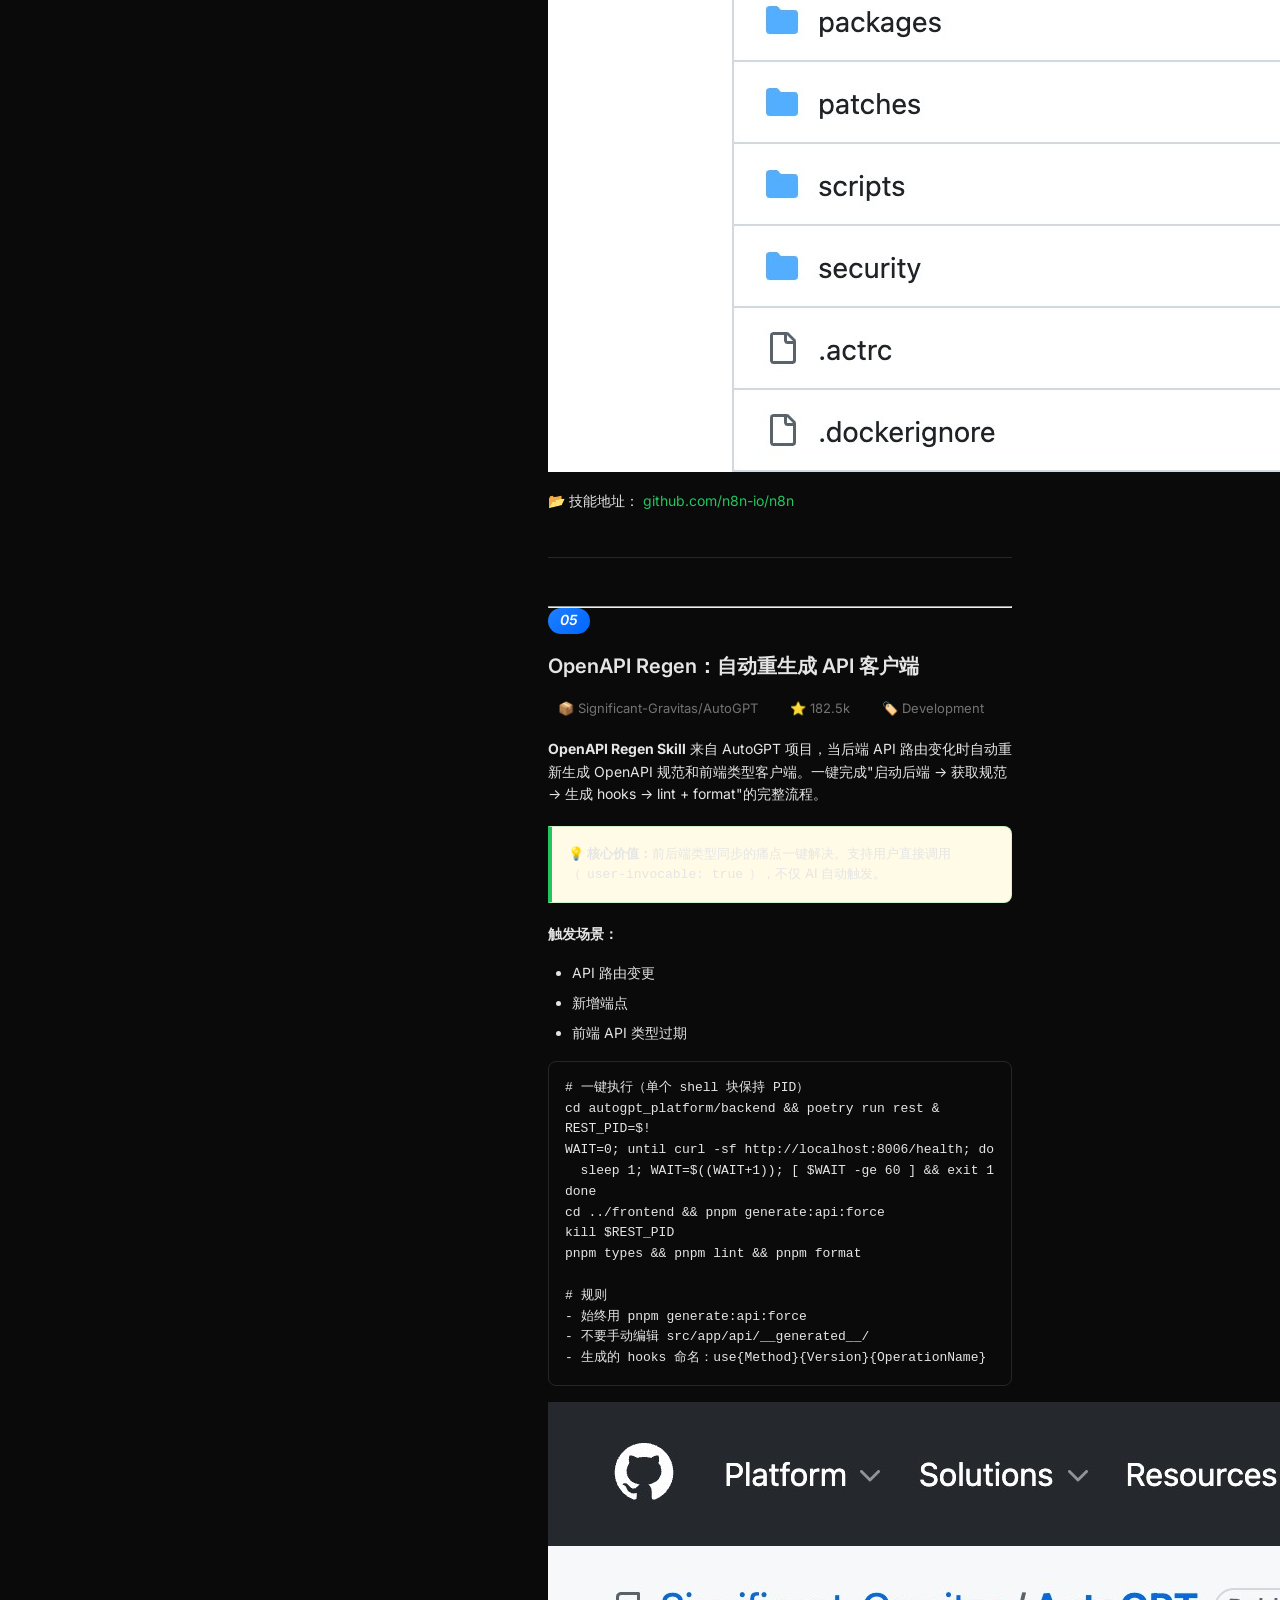
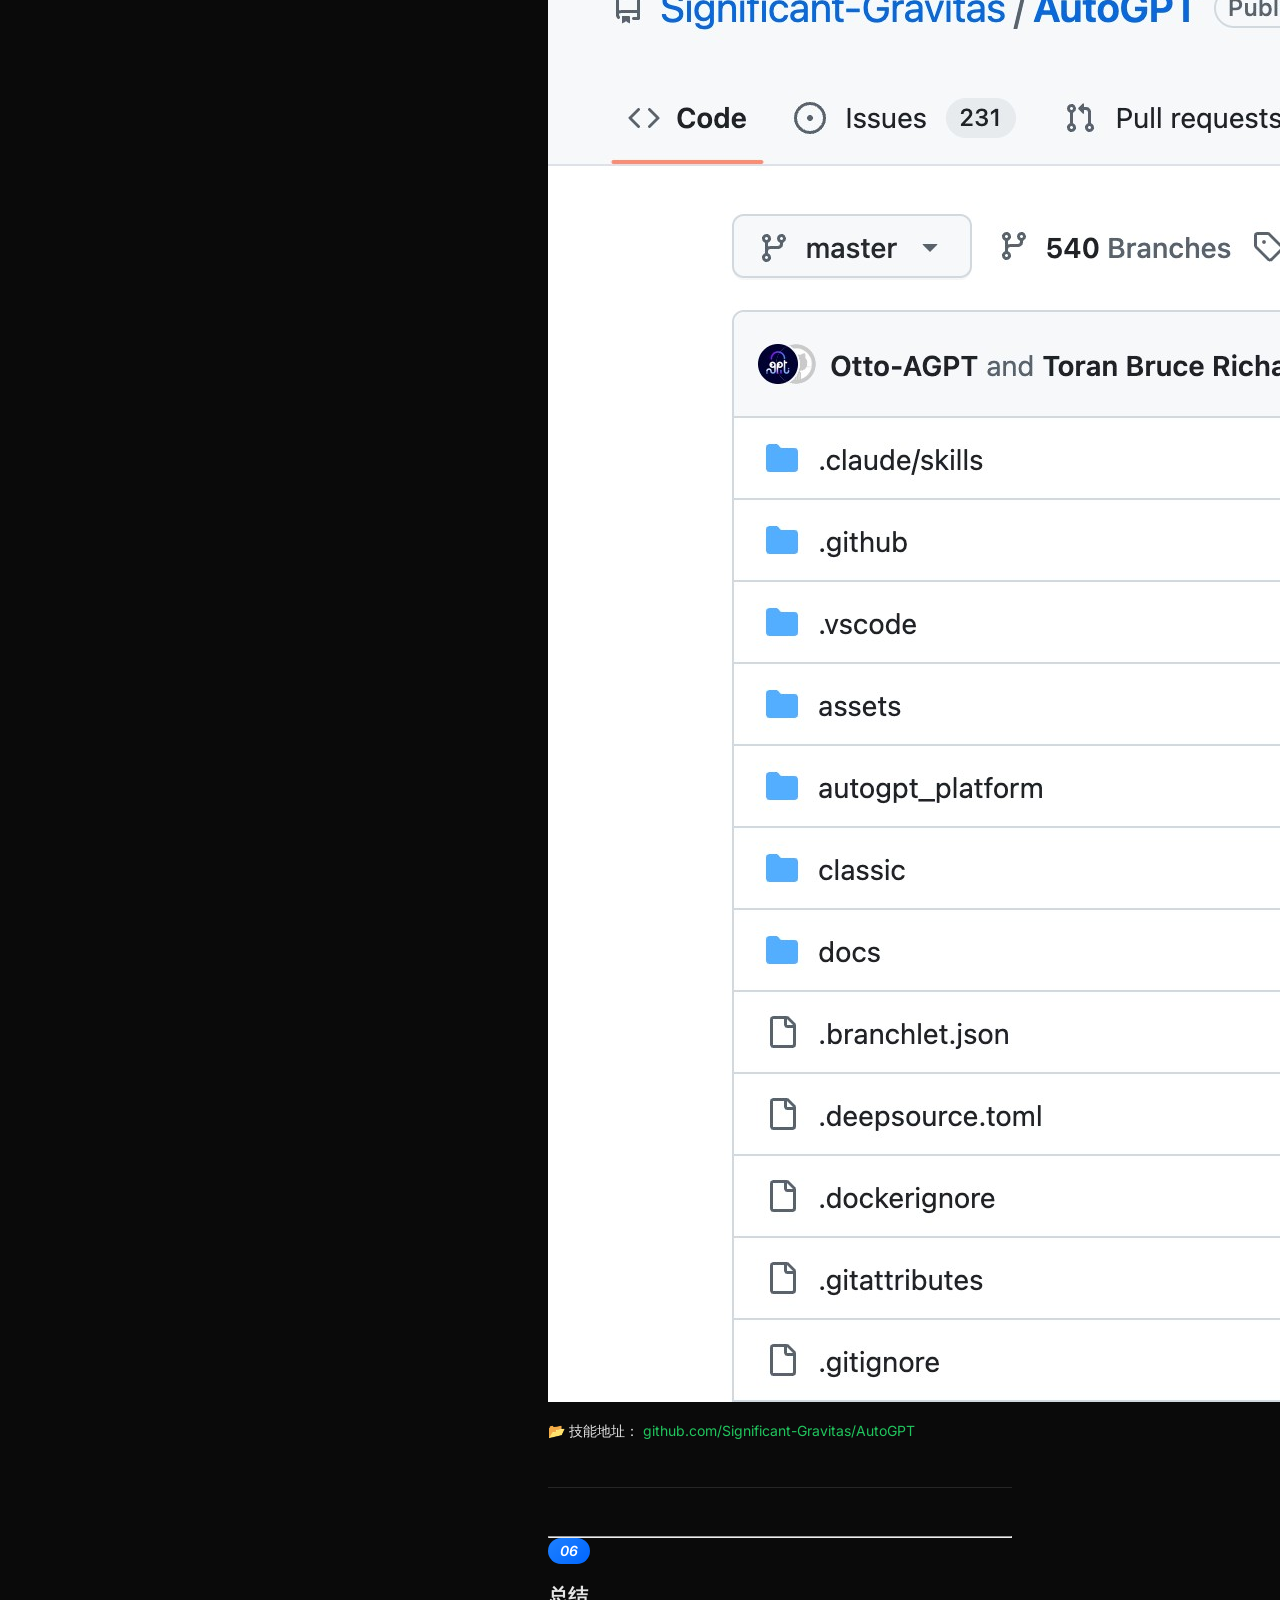
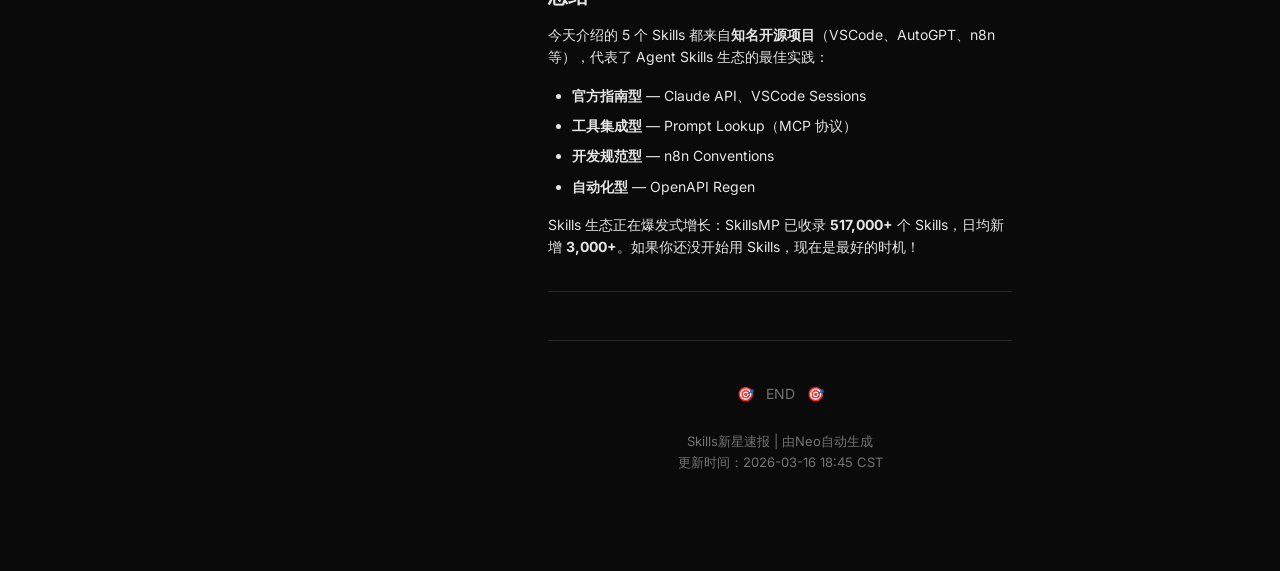
==== commit 3464b5a7: "Add screenshots for all 5 skills" ====
--- a/reports/2026-03-16/index.html
+++ b/reports/2026-03-16/index.html
@@ -93,6 +93,10 @@
 - 多步骤流水线 → Claude API + tool use  
 - AI Agent 需要文件/Web/终端 → Agent SDK</code></pre>
                     
+                    <div class="project-screenshot">
+                        <img src="images/anthropics-skills.jpg" alt="Anthropic Skills GitHub" loading="lazy">
+                    </div>
+                    
                     <div class="project-link">
                         <span>📂 技能地址：</span>
                         <a href="https://github.com/anthropics/skills/tree/main/skills/claude-api" target="_blank">github.com/anthropics/skills</a>
@@ -135,6 +139,10 @@
 
 # 验证分层
 npm run valid-layers-check</code></pre>
+                    
+                    <div class="project-screenshot">
+                        <img src="images/vscode-sessions.jpg" alt="VSCode Sessions GitHub" loading="lazy">
+                    </div>
                     
                     <div class="project-link">
                         <span>📂 技能地址：</span>
@@ -181,6 +189,10 @@
 type: TEXT | STRUCTURED | IMAGE | VIDEO | AUDIO
 category: 分类 slug（如 coding, writing）</code></pre>
                     
+                    <div class="project-screenshot">
+                        <img src="images/prompts-chat.jpg" alt="prompts.chat GitHub" loading="lazy">
+                    </div>
+                    
                     <div class="project-link">
                         <span>📂 技能地址：</span>
                         <a href="https://github.com/f/prompts.chat" target="_blank">github.com/f/prompts.chat</a>
@@ -227,6 +239,10 @@
 # 完整文档
 /AGENTS.md                    # 架构、命令、工作流
 /packages/frontend/AGENTS.md  # CSS 变量、动画时间</code></pre>
+                    
+                    <div class="project-screenshot">
+                        <img src="images/n8n-conventions.jpg" alt="n8n GitHub" loading="lazy">
+                    </div>
                     
                     <div class="project-link">
                         <span>📂 技能地址：</span>
@@ -276,6 +292,10 @@
 - 始终用 pnpm generate:api:force
 - 不要手动编辑 src/app/api/__generated__/
 - 生成的 hooks 命名：use{Method}{Version}{OperationName}</code></pre>
+                    
+                    <div class="project-screenshot">
+                        <img src="images/autogpt-openapi.jpg" alt="AutoGPT GitHub" loading="lazy">
+                    </div>
                     
                     <div class="project-link">
                         <span>📂 技能地址：</span>
